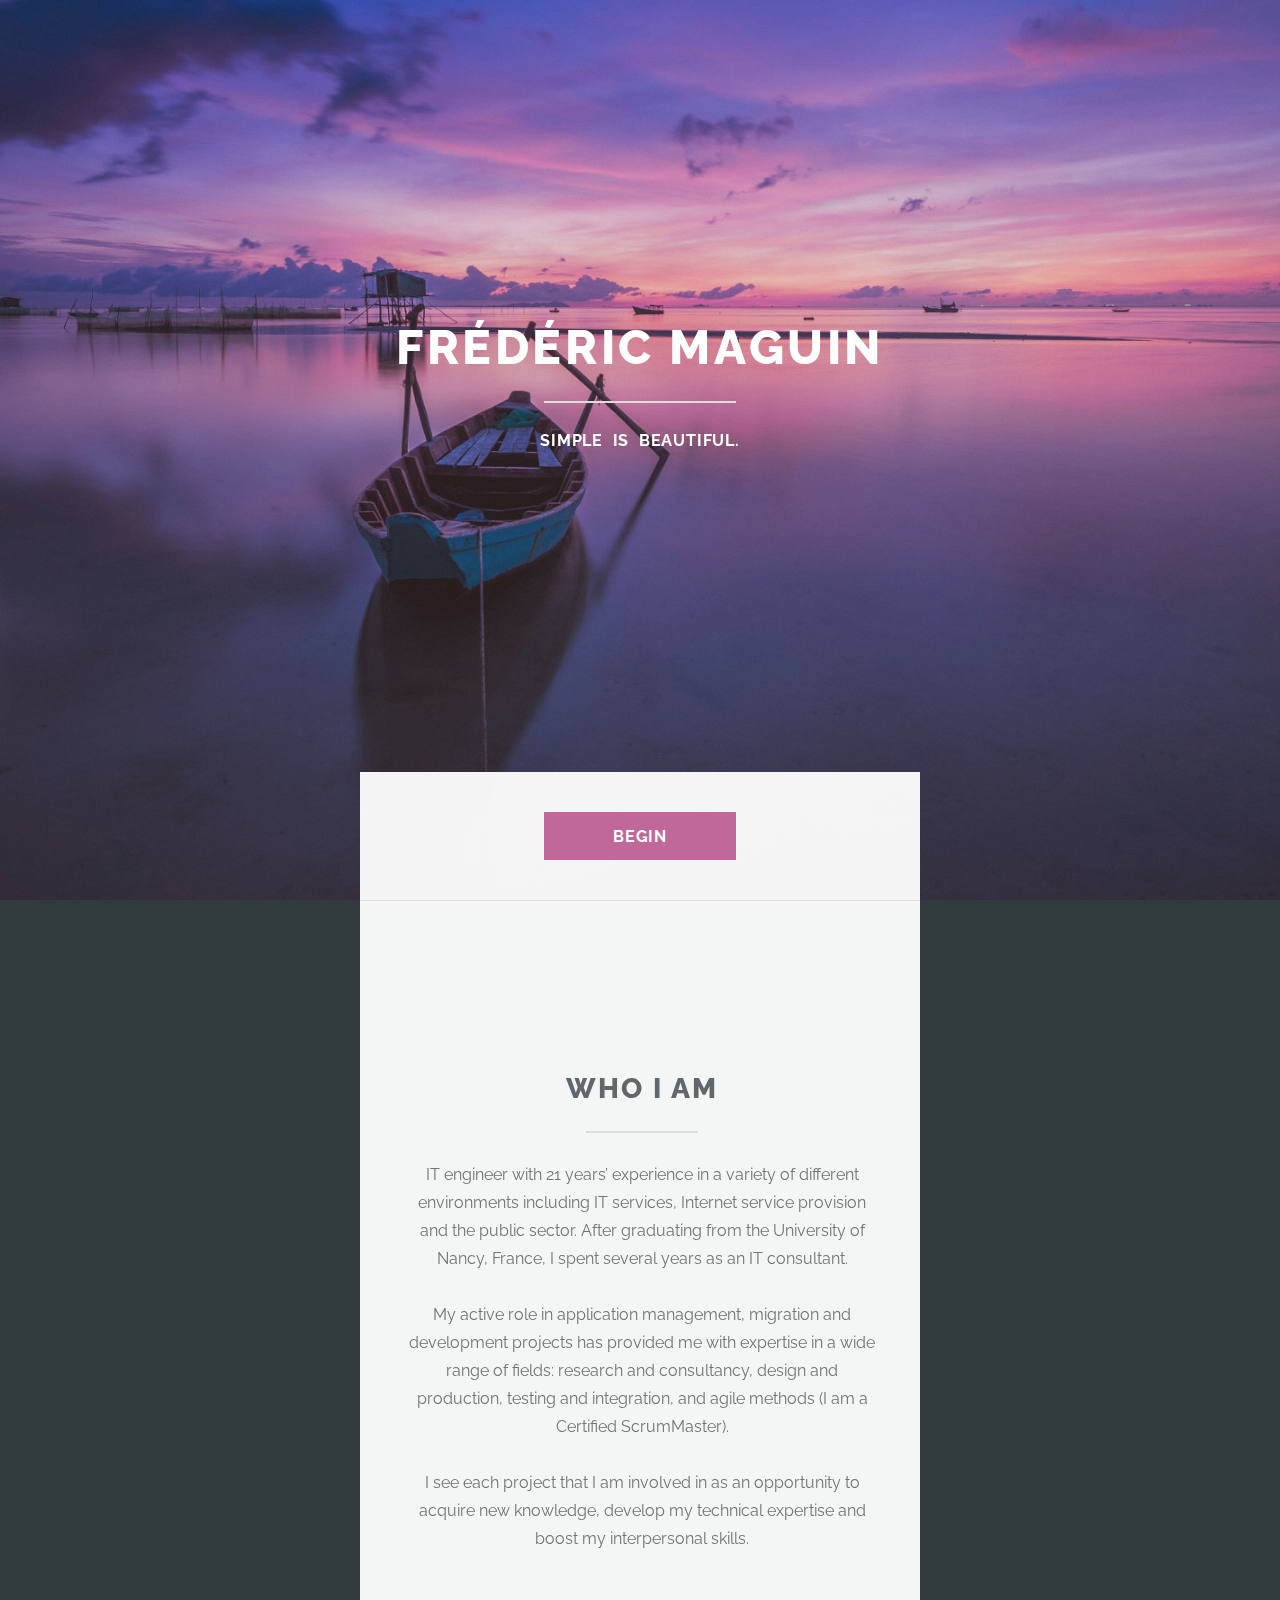
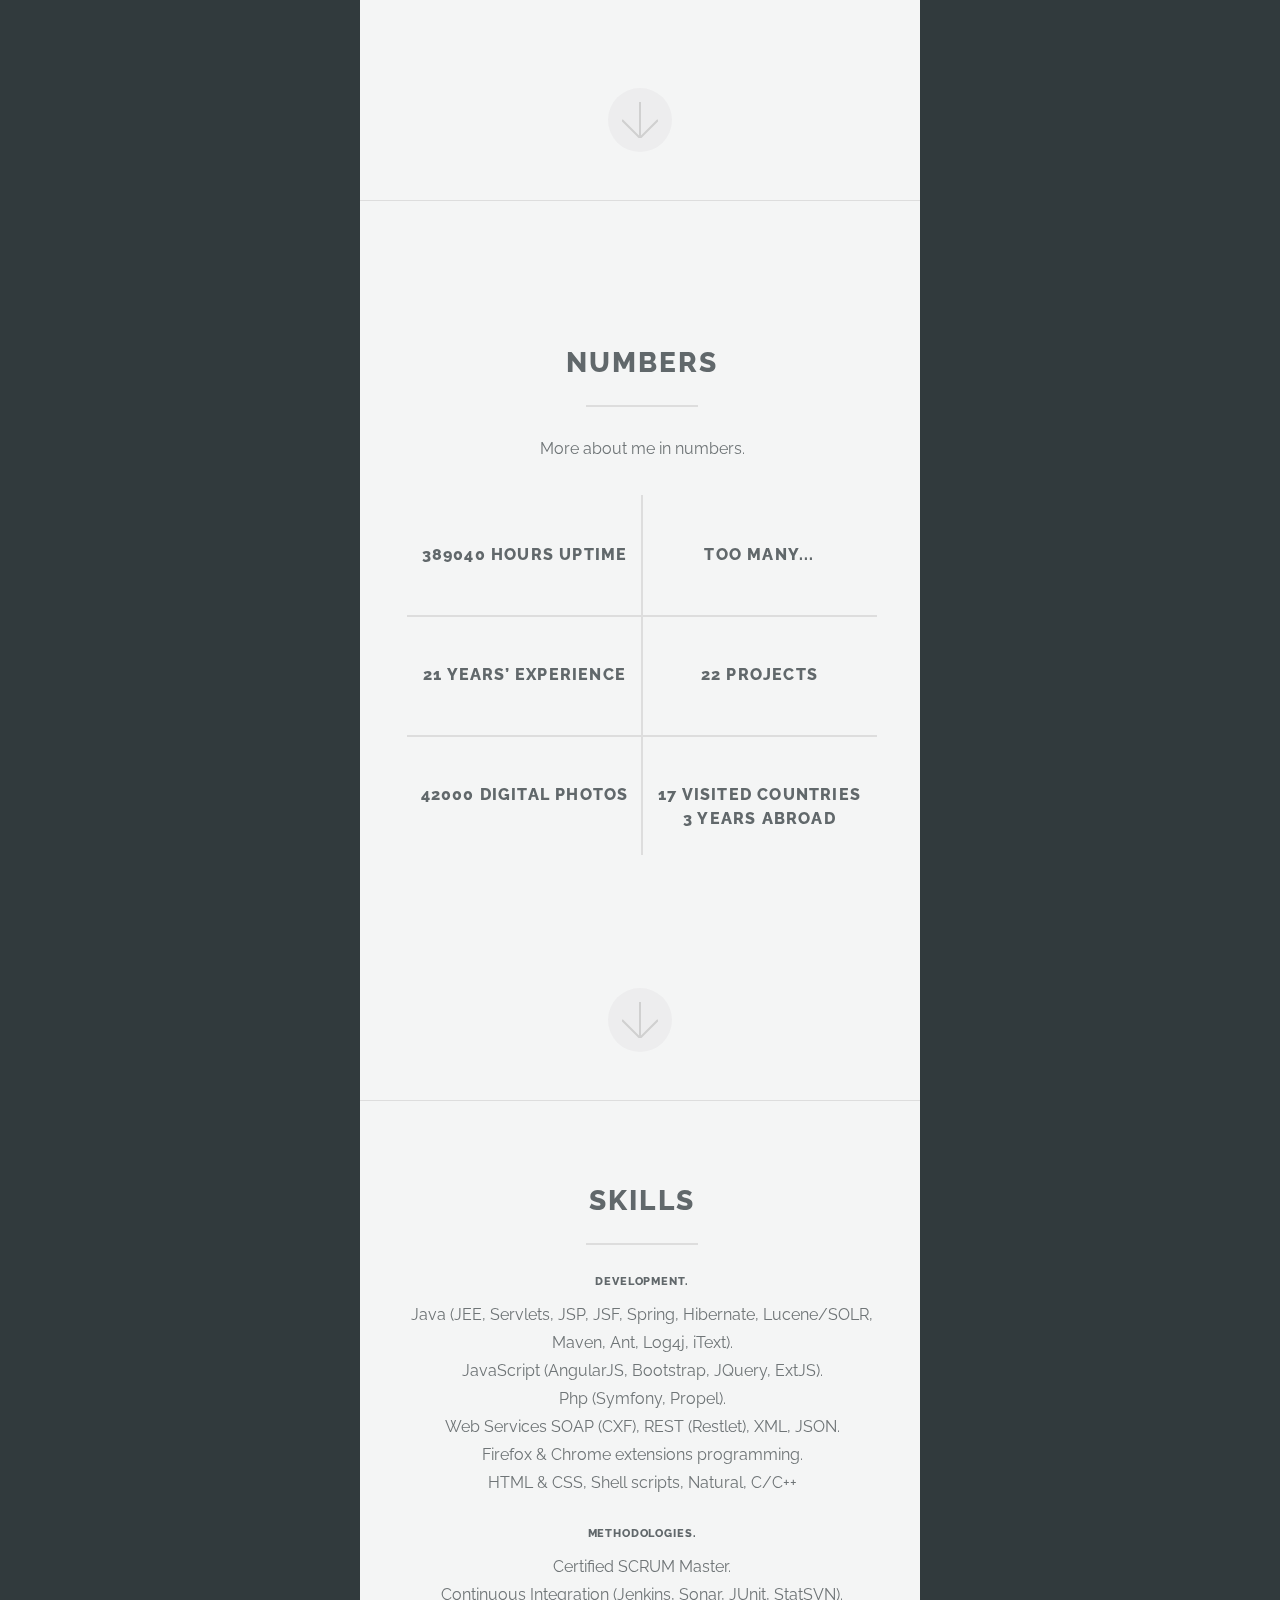
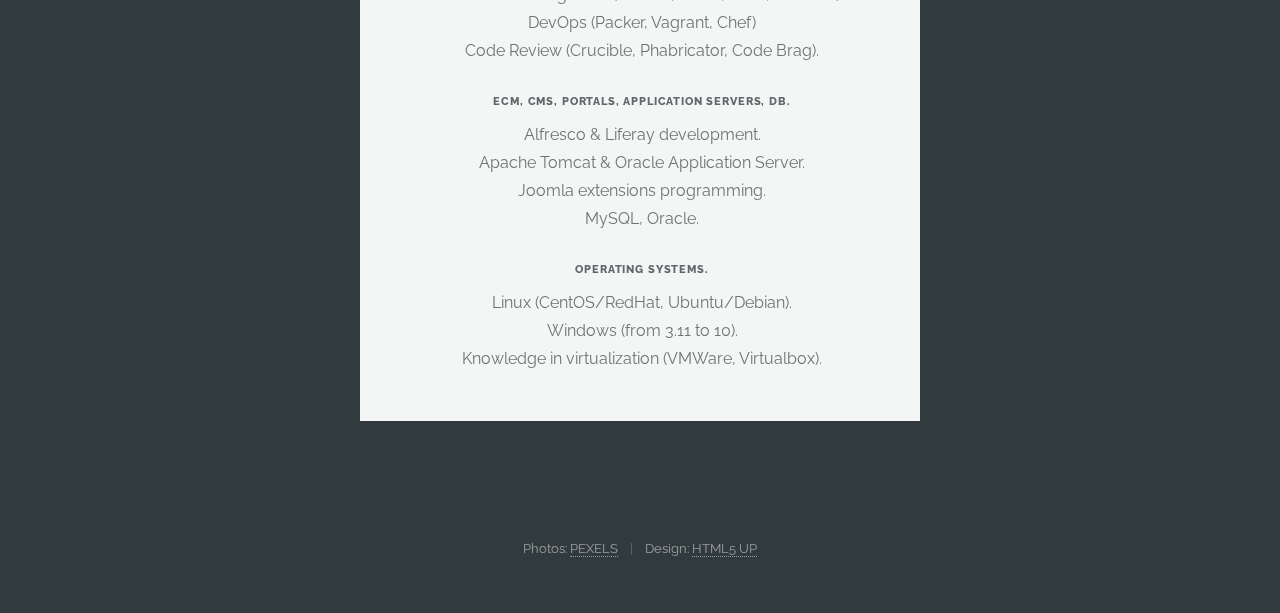
==== index.html @ 231710bd "Initial commit" ====
<!DOCTYPE HTML>
<html lang="en" xmlns:og="http://ogp.me/ns#">
  <head>
    <title>Frédéric Maguin</title>
    <meta charset="utf-8" />
    <meta name="viewport" content="width=device-width, initial-scale=1" />
    <link rel="shortcut icon" type="image/png" href="images/favicon.png">
    <meta name="author" content="Frédéric Maguin">
    <meta name="description" content="Frédéric Maguin's home page">
    <meta name="keywords" content="Frédéric,Maguin">

    <meta property="og:title" content="Frédéric Maguin's home page" />
    <meta property="og:type" content="website" />
    <meta property="og:url" content="http://www.maguin.net/" />
    <meta property="og:image" content="http://www.maguin.net/images/favicon.png" />

    <!--[if lte IE 8]><script src="assets/js/ie/html5shiv.js"></script><![endif]-->
    <link rel="stylesheet" href="https://use.fontawesome.com/releases/v5.8.2/css/all.css" integrity="sha384-oS3vJWv+0UjzBfQzYUhtDYW+Pj2yciDJxpsK1OYPAYjqT085Qq/1cq5FLXAZQ7Ay" crossorigin="anonymous">
    <link rel="stylesheet" href="assets/css/main.min.css" />
    <!--[if lte IE 8]><link rel="stylesheet" href="assets/css/ie8.css" /><![endif]-->
    <!--[if lte IE 9]><link rel="stylesheet" href="assets/css/ie9.css" /><![endif]-->
  </head>
  <body>
    <!-- Header -->
    <section id="header">
      <header class="major">
        <h1>Frédéric Maguin</h1>
        <p>Simple &nbsp;Is&nbsp; Beautiful.</p>
      </header>
      <div class="container">
        <ul class="actions">
          <li><a href="#one" class="button special scrolly">Begin</a></li>
        </ul>
      </div>
    </section>

    <!-- One -->
    <section id="one" class="main special">
      <div class="container">
        <span class="image fit primary"><img src="images/pexels-33545.jpg" alt="" /></span>
        <div class="content">
          <header class="major">
            <h2>Who I am</h2>
          </header>
          <p>IT engineer with 21 years’ experience in a variety of different environments including IT services, Internet service provision and the public sector. After graduating from the University of Nancy, France, I spent several years as an IT consultant.
<br><br>My active role in application management, migration and development projects has provided me with expertise in a wide range of fields: research and consultancy, design and production, testing and integration, and agile methods (I am a Certified ScrumMaster).
<br><br>I see each project that I am involved in as an opportunity to acquire new knowledge, develop my technical expertise and boost my interpersonal skills.</p>
        </div>
        <a href="#two" class="goto-next scrolly">Next</a>
      </div>
    </section>

    <!-- Two -->
    <section id="two" class="main special">
      <div class="container">
        <span class="image fit primary"><img src="images/pexels-8338.jpg" alt="" /></span>
        <div class="content">
          <header class="major">
            <h2>Numbers</h2>
          </header>
          <p>More about me in numbers.</p>
          <ul class="icons-grid">
            <li>
              <span class="far fa-clock fa-3x"></span>
              <h3>389040 hours uptime</h3>
            </li>
            <li>
              <span class="fas fa-coffee fa-3x"></span>
              <h3>Too many...</h3>
            </li>
            <li>
              <span class="far fa-calendar fa-3x"></span>
              <h3>21 years’ experience</h3>
            </li>
            <li>
              <span class="fas fa-code fa-3x"></span>
              <h3>22 projects</h3>
            </li>
            <li>
              <span class="fas fa-camera fa-3x"></span>
              <h3>42000 digital photos</h3>
            </li>
            <li>
              <span class="fas fa-rocket fa-3x"></span>
              <h3>17 visited countries<br>3 years abroad</h3>
            </li>
          </ul>
        </div>
        <a href="#footer" class="goto-next scrolly">Next</a>
      </div>
    </section>

    <!-- Three -->
    <section id="footer" class="main special">
      <div class="container">
        <span class="image fit primary"><img src="images/pexels-97077.jpg" alt="" /></span>
        <div class="content">
          <header class="major">
            <h2>Skills</h2>
          </header>
<h6>Development.</h6>
Java (JEE, Servlets, JSP, JSF, Spring, Hibernate, Lucene/SOLR, Maven, Ant, Log4j, iText).<br>
JavaScript (AngularJS, Bootstrap, JQuery, ExtJS).<br>
Php (Symfony, Propel).<br>
Web Services SOAP (CXF), REST (Restlet), XML, JSON.<br>
Firefox &amp; Chrome extensions programming.<br>
HTML &amp; CSS, Shell scripts, Natural, C/C++<br>
<br>
<h6>Methodologies.</h6>
Certified SCRUM Master.<br>
Continuous Integration (Jenkins, Sonar, JUnit, StatSVN).<br>
DevOps (Packer, Vagrant, Chef)<br>
Code Review (Crucible, Phabricator, Code Brag).<br>
<br>
<h6>ECM, CMS, Portals, application servers, DB.</h6>
Alfresco &amp; Liferay development.<br>
Apache Tomcat &amp; Oracle Application Server.<br>
Joomla extensions programming.<br>
MySQL, Oracle.<br>
<br>
<h6>Operating systems.</h6>
Linux (CentOS/RedHat, Ubuntu/Debian).<br>
Windows (from 3.11 to 10).<br>
Knowledge in virtualization (VMWare, Virtualbox).
        </div>
      </div>
      <footer>
        <ul class="icons">
          <li><a href="http://blog.maguin.net" class="far fa-comment fa-2x" target="_blank"></a></li>
          <li><a href="http://blog.maguin.net/feed/atom" class="fas fa-rss fa-2x" target="_blank"></a></li>
          <li><a href="https://github.com/fmaguin" class="fab fa-github fa-2x" target="_blank"></a></li>
          <li><a href="https://twitter.com/fmaguin" class="fab fa-twitter fa-2x" target="_blank"></a></li>
          <li><a href="https://facebook.com/frederic.maguin" class="fab fa-facebook-f fa-2x" target="_blank"></a></li>
        </ul>
        <ul class="copyright">
          <li>Photos: <a href="https://www.pexels.com" target="_blank">PEXELS</a></li><li>Design: <a href="https://html5up.net" target="_blank">HTML5 UP</a></li>
        </ul>
      </footer>
    </section>

    <!-- Scripts -->
    <script src="assets/js/jquery.min.js"></script>
    <script src="assets/js/jquery.scrollex.min.js"></script>
    <script src="assets/js/jquery.scrolly.min.js"></script>
    <script src="assets/js/skel.min.js"></script>
    <script src="assets/js/util.min.js"></script>
    <!--[if lte IE 8]><script src="assets/js/ie/respond.min.js"></script><![endif]-->
    <script src="assets/js/main.min.js"></script>
  </body>
</html>
---- assets/css/main.min.css ----
@import url(https://fonts.googleapis.com/css?family=Raleway:400,400italic,700,800);*,.row,:after,:before{-moz-box-sizing:border-box;-webkit-box-sizing:border-box}.row.\30 \25>*,.row.uniform.\30 \25>*{padding:0}.main-bg,html{background-attachment:fixed,fixed;background-repeat:repeat,none}html body:after,html body:before{z-index:-1;display:block;position:fixed}a,abbr,acronym,address,applet,article,aside,audio,b,big,blockquote,body,canvas,caption,center,cite,code,dd,del,details,dfn,div,dl,dt,em,embed,fieldset,figcaption,figure,footer,form,h1,h2,h3,h4,h5,h6,header,hgroup,html,i,iframe,img,ins,kbd,label,legend,li,mark,menu,nav,object,ol,output,p,pre,q,ruby,s,samp,section,small,span,strike,strong,sub,summary,sup,table,tbody,td,tfoot,th,thead,time,tr,tt,u,ul,var,video{margin:0;padding:0;border:0;font:inherit;vertical-align:baseline}blockquote,em,i{font-style:italic}article,aside,details,figcaption,figure,footer,header,hgroup,menu,nav,section{display:block}blockquote,q{quotes:none}blockquote:after,blockquote:before,q:after,q:before{content:'';content:none}body{-webkit-text-size-adjust:none}*,:after,:before{box-sizing:border-box}.container.\31 25\25{width:100%;max-width:43.75em;min-width:35em}.container.\37 5\25{width:26.25em}.container.\35 0\25{width:17.5em}.container.\32 5\25{width:8.75em}.container{margin-left:auto;margin-right:auto;width:35em}@media screen and (max-width:1680px){.container.\31 25\25{width:100%;max-width:43.75em;min-width:35em}.container.\37 5\25{width:26.25em}.container.\35 0\25{width:17.5em}.container.\32 5\25{width:8.75em}.container{width:35em}}@media screen and (max-width:980px){.container.\31 25\25{width:100%;max-width:100%;min-width:80%}.container.\37 5\25{width:60%}.container.\35 0\25{width:40%}.container.\32 5\25{width:20%}.container{width:80%}}@media screen and (max-width:736px){.container.\31 25\25{width:100%;max-width:100%;min-width:80%}.container.\37 5\25{width:60%}.container.\35 0\25{width:40%}.container.\32 5\25{width:20%}.container{width:80%}}@media screen and (max-width:480px){.container.\31 25\25{width:100%;max-width:125%;min-width:100%}.container.\37 5\25{width:75%}.container.\35 0\25{width:50%}.container.\32 5\25{width:25%}.container{width:100%}}.row{border-bottom:solid 1px transparent;box-sizing:border-box}.row:after,.row:before{content:'';display:block;clear:both;height:0}.row.uniform>*>:first-child{margin-top:0}.row.uniform>*>:last-child{margin-bottom:0}.row.\30 \25,.row.uniform.\30 \25{margin:0 0 -1px}.row>*{float:left;-moz-box-sizing:border-box;-webkit-box-sizing:border-box;box-sizing:border-box;padding:0 0 0 1.5em}.row{margin:0 0 -1px -1.5em}.row.uniform>*{padding:1.5em 0 0 1.5em}.row.uniform{margin:-1.5em 0 -1px -1.5em}.row.\32 00\25>*{padding:0 0 0 3em}.row.\32 00\25{margin:0 0 -1px -3em}.row.uniform.\32 00\25>*{padding:3em 0 0 3em}.row.uniform.\32 00\25{margin:-3em 0 -1px -3em}.row.\31 50\25>*{padding:0 0 0 2.25em}.row.\31 50\25{margin:0 0 -1px -2.25em}.row.uniform.\31 50\25>*{padding:2.25em 0 0 2.25em}.row.uniform.\31 50\25{margin:-2.25em 0 -1px -2.25em}.row.\35 0\25>*{padding:0 0 0 .75em}.row.\35 0\25{margin:0 0 -1px -.75em}.row.uniform.\35 0\25>*{padding:.75em 0 0 .75em}.row.uniform.\35 0\25{margin:-.75em 0 -1px -.75em}.row.\32 5\25>*{padding:0 0 0 .375em}.row.\32 5\25{margin:0 0 -1px -.375em}.row.uniform.\32 5\25>*{padding:.375em 0 0 .375em}.row.uniform.\32 5\25{margin:-.375em 0 -1px -.375em}.\31 0u,.\31 0u\24,.\31 1u,.\31 1u\24,.\31 2u,.\31 2u\24,.\31 u,.\31 u\24,.\32 u,.\32 u\24,.\33 u,.\33 u\24,.\34 u,.\34 u\24,.\35 u,.\35 u\24,.\36 u,.\36 u\24,.\38 u,.\38 u\24,.\39 u,.\39 u\24{clear:none;margin-left:0}.\31 2u,.\31 2u\24{width:100%}.\31 1u,.\31 1u\24{width:91.6666666667%}.\31 0u,.\31 0u\24{width:83.3333333333%}.\39 u,.\39 u\24{width:75%}.\38 u,.\38 u\24{width:66.6666666667%}.\37 u,.\37 u\24{width:58.3333333333%;clear:none;margin-left:0}.\36 u,.\36 u\24{width:50%}.\35 u,.\35 u\24{width:41.6666666667%}.\34 u,.\34 u\24{width:33.3333333333%}.\33 u,.\33 u\24{width:25%}.\32 u,.\32 u\24{width:16.6666666667%}.\31 u,.\31 u\24{width:8.3333333333%}.\31 0u\24+*,.\31 1u\24+*,.\31 2u\24+*,.\31 u\24+*,.\32 u\24+*,.\33 u\24+*,.\34 u\24+*,.\35 u\24+*,.\36 u\24+*,.\37 u\24+*,.\38 u\24+*,.\39 u\24+*{clear:left}.\-11u{margin-left:91.66667%}.\-10u{margin-left:83.33333%}.\-9u{margin-left:75%}.\-8u{margin-left:66.66667%}.\-7u{margin-left:58.33333%}.\-6u{margin-left:50%}.\-5u{margin-left:41.66667%}.\-4u{margin-left:33.33333%}.\-3u{margin-left:25%}.\-2u{margin-left:16.66667%}.\-1u{margin-left:8.33333%}@media screen and (max-width:1680px){.row>*{padding:0 0 0 1.5em}.row{margin:0 0 -1px -1.5em}.row.uniform>*{padding:1.5em 0 0 1.5em}.row.uniform{margin:-1.5em 0 -1px -1.5em}.row.\32 00\25>*{padding:0 0 0 3em}.row.\32 00\25{margin:0 0 -1px -3em}.row.uniform.\32 00\25>*{padding:3em 0 0 3em}.row.uniform.\32 00\25{margin:-3em 0 -1px -3em}.row.\31 50\25>*{padding:0 0 0 2.25em}.row.\31 50\25{margin:0 0 -1px -2.25em}.row.uniform.\31 50\25>*{padding:2.25em 0 0 2.25em}.row.uniform.\31 50\25{margin:-2.25em 0 -1px -2.25em}.row.\35 0\25>*{padding:0 0 0 .75em}.row.\35 0\25{margin:0 0 -1px -.75em}.row.uniform.\35 0\25>*{padding:.75em 0 0 .75em}.row.uniform.\35 0\25{margin:-.75em 0 -1px -.75em}.row.\32 5\25>*{padding:0 0 0 .375em}.row.\32 5\25{margin:0 0 -1px -.375em}.row.uniform.\32 5\25>*{padding:.375em 0 0 .375em}.row.uniform.\32 5\25{margin:-.375em 0 -1px -.375em}.\31 2u\24\28large\29,.\31 2u\28large\29{width:100%;clear:none;margin-left:0}.\31 1u\24\28large\29,.\31 1u\28large\29{width:91.6666666667%;clear:none;margin-left:0}.\31 0u\24\28large\29,.\31 0u\28large\29{width:83.3333333333%;clear:none;margin-left:0}.\39 u\24\28large\29,.\39 u\28large\29{width:75%;clear:none;margin-left:0}.\38 u\24\28large\29,.\38 u\28large\29{width:66.6666666667%;clear:none;margin-left:0}.\37 u\24\28large\29,.\37 u\28large\29{width:58.3333333333%;clear:none;margin-left:0}.\36 u\24\28large\29,.\36 u\28large\29{width:50%;clear:none;margin-left:0}.\35 u\24\28large\29,.\35 u\28large\29{width:41.6666666667%;clear:none;margin-left:0}.\34 u\24\28large\29,.\34 u\28large\29{width:33.3333333333%;clear:none;margin-left:0}.\33 u\24\28large\29,.\33 u\28large\29{width:25%;clear:none;margin-left:0}.\32 u\24\28large\29,.\32 u\28large\29{width:16.6666666667%;clear:none;margin-left:0}.\31 u\24\28large\29,.\31 u\28large\29{width:8.3333333333%;clear:none;margin-left:0}.\31 0u\24\28large\29+*,.\31 1u\24\28large\29+*,.\31 2u\24\28large\29+*,.\31 u\24\28large\29+*,.\32 u\24\28large\29+*,.\33 u\24\28large\29+*,.\34 u\24\28large\29+*,.\35 u\24\28large\29+*,.\36 u\24\28large\29+*,.\37 u\24\28large\29+*,.\38 u\24\28large\29+*,.\39 u\24\28large\29+*{clear:left}.\-11u\28large\29{margin-left:91.66667%}.\-10u\28large\29{margin-left:83.33333%}.\-9u\28large\29{margin-left:75%}.\-8u\28large\29{margin-left:66.66667%}.\-7u\28large\29{margin-left:58.33333%}.\-6u\28large\29{margin-left:50%}.\-5u\28large\29{margin-left:41.66667%}.\-4u\28large\29{margin-left:33.33333%}.\-3u\28large\29{margin-left:25%}.\-2u\28large\29{margin-left:16.66667%}.\-1u\28large\29{margin-left:8.33333%}}@media screen and (max-width:980px){.row>*{padding:0 0 0 1.5em}.row{margin:0 0 -1px -1.5em}.row.uniform>*{padding:1.5em 0 0 1.5em}.row.uniform{margin:-1.5em 0 -1px -1.5em}.row.\32 00\25>*{padding:0 0 0 3em}.row.\32 00\25{margin:0 0 -1px -3em}.row.uniform.\32 00\25>*{padding:3em 0 0 3em}.row.uniform.\32 00\25{margin:-3em 0 -1px -3em}.row.\31 50\25>*{padding:0 0 0 2.25em}.row.\31 50\25{margin:0 0 -1px -2.25em}.row.uniform.\31 50\25>*{padding:2.25em 0 0 2.25em}.row.uniform.\31 50\25{margin:-2.25em 0 -1px -2.25em}.row.\35 0\25>*{padding:0 0 0 .75em}.row.\35 0\25{margin:0 0 -1px -.75em}.row.uniform.\35 0\25>*{padding:.75em 0 0 .75em}.row.uniform.\35 0\25{margin:-.75em 0 -1px -.75em}.row.\32 5\25>*{padding:0 0 0 .375em}.row.\32 5\25{margin:0 0 -1px -.375em}.row.uniform.\32 5\25>*{padding:.375em 0 0 .375em}.row.uniform.\32 5\25{margin:-.375em 0 -1px -.375em}.\31 2u\24\28medium\29,.\31 2u\28medium\29{width:100%;clear:none;margin-left:0}.\31 1u\24\28medium\29,.\31 1u\28medium\29{width:91.6666666667%;clear:none;margin-left:0}.\31 0u\24\28medium\29,.\31 0u\28medium\29{width:83.3333333333%;clear:none;margin-left:0}.\39 u\24\28medium\29,.\39 u\28medium\29{width:75%;clear:none;margin-left:0}.\38 u\24\28medium\29,.\38 u\28medium\29{width:66.6666666667%;clear:none;margin-left:0}.\37 u\24\28medium\29,.\37 u\28medium\29{width:58.3333333333%;clear:none;margin-left:0}.\36 u\24\28medium\29,.\36 u\28medium\29{width:50%;clear:none;margin-left:0}.\35 u\24\28medium\29,.\35 u\28medium\29{width:41.6666666667%;clear:none;margin-left:0}.\34 u\24\28medium\29,.\34 u\28medium\29{width:33.3333333333%;clear:none;margin-left:0}.\33 u\24\28medium\29,.\33 u\28medium\29{width:25%;clear:none;margin-left:0}.\32 u\24\28medium\29,.\32 u\28medium\29{width:16.6666666667%;clear:none;margin-left:0}.\31 u\24\28medium\29,.\31 u\28medium\29{width:8.3333333333%;clear:none;margin-left:0}.\31 0u\24\28medium\29+*,.\31 1u\24\28medium\29+*,.\31 2u\24\28medium\29+*,.\31 u\24\28medium\29+*,.\32 u\24\28medium\29+*,.\33 u\24\28medium\29+*,.\34 u\24\28medium\29+*,.\35 u\24\28medium\29+*,.\36 u\24\28medium\29+*,.\37 u\24\28medium\29+*,.\38 u\24\28medium\29+*,.\39 u\24\28medium\29+*{clear:left}.\-11u\28medium\29{margin-left:91.66667%}.\-10u\28medium\29{margin-left:83.33333%}.\-9u\28medium\29{margin-left:75%}.\-8u\28medium\29{margin-left:66.66667%}.\-7u\28medium\29{margin-left:58.33333%}.\-6u\28medium\29{margin-left:50%}.\-5u\28medium\29{margin-left:41.66667%}.\-4u\28medium\29{margin-left:33.33333%}.\-3u\28medium\29{margin-left:25%}.\-2u\28medium\29{margin-left:16.66667%}.\-1u\28medium\29{margin-left:8.33333%}}@media screen and (max-width:736px){.row>*{padding:0 0 0 1em}.row{margin:0 0 -1px -1em}.row.uniform>*{padding:1em 0 0 1em}.row.uniform{margin:-1em 0 -1px -1em}.row.\32 00\25>*{padding:0 0 0 2em}.row.\32 00\25{margin:0 0 -1px -2em}.row.uniform.\32 00\25>*{padding:2em 0 0 2em}.row.uniform.\32 00\25{margin:-2em 0 -1px -2em}.row.\31 50\25>*{padding:0 0 0 1.5em}.row.\31 50\25{margin:0 0 -1px -1.5em}.row.uniform.\31 50\25>*{padding:1.5em 0 0 1.5em}.row.uniform.\31 50\25{margin:-1.5em 0 -1px -1.5em}.row.\35 0\25>*{padding:0 0 0 .5em}.row.\35 0\25{margin:0 0 -1px -.5em}.row.uniform.\35 0\25>*{padding:.5em 0 0 .5em}.row.uniform.\35 0\25{margin:-.5em 0 -1px -.5em}.row.\32 5\25>*{padding:0 0 0 .25em}.row.\32 5\25{margin:0 0 -1px -.25em}.row.uniform.\32 5\25>*{padding:.25em 0 0 .25em}.row.uniform.\32 5\25{margin:-.25em 0 -1px -.25em}.\31 2u\24\28small\29,.\31 2u\28small\29{width:100%;clear:none;margin-left:0}.\31 1u\24\28small\29,.\31 1u\28small\29{width:91.6666666667%;clear:none;margin-left:0}.\31 0u\24\28small\29,.\31 0u\28small\29{width:83.3333333333%;clear:none;margin-left:0}.\39 u\24\28small\29,.\39 u\28small\29{width:75%;clear:none;margin-left:0}.\38 u\24\28small\29,.\38 u\28small\29{width:66.6666666667%;clear:none;margin-left:0}.\37 u\24\28small\29,.\37 u\28small\29{width:58.3333333333%;clear:none;margin-left:0}.\36 u\24\28small\29,.\36 u\28small\29{width:50%;clear:none;margin-left:0}.\35 u\24\28small\29,.\35 u\28small\29{width:41.6666666667%;clear:none;margin-left:0}.\34 u\24\28small\29,.\34 u\28small\29{width:33.3333333333%;clear:none;margin-left:0}.\33 u\24\28small\29,.\33 u\28small\29{width:25%;clear:none;margin-left:0}.\32 u\24\28small\29,.\32 u\28small\29{width:16.6666666667%;clear:none;margin-left:0}.\31 u\24\28small\29,.\31 u\28small\29{width:8.3333333333%;clear:none;margin-left:0}.\31 0u\24\28small\29+*,.\31 1u\24\28small\29+*,.\31 2u\24\28small\29+*,.\31 u\24\28small\29+*,.\32 u\24\28small\29+*,.\33 u\24\28small\29+*,.\34 u\24\28small\29+*,.\35 u\24\28small\29+*,.\36 u\24\28small\29+*,.\37 u\24\28small\29+*,.\38 u\24\28small\29+*,.\39 u\24\28small\29+*{clear:left}.\-11u\28small\29{margin-left:91.66667%}.\-10u\28small\29{margin-left:83.33333%}.\-9u\28small\29{margin-left:75%}.\-8u\28small\29{margin-left:66.66667%}.\-7u\28small\29{margin-left:58.33333%}.\-6u\28small\29{margin-left:50%}.\-5u\28small\29{margin-left:41.66667%}.\-4u\28small\29{margin-left:33.33333%}.\-3u\28small\29{margin-left:25%}.\-2u\28small\29{margin-left:16.66667%}.\-1u\28small\29{margin-left:8.33333%}}@media screen and (max-width:480px){.row>*{padding:0 0 0 1em}.row{margin:0 0 -1px -1em}.row.uniform>*{padding:1em 0 0 1em}.row.uniform{margin:-1em 0 -1px -1em}.row.\32 00\25>*{padding:0 0 0 2em}.row.\32 00\25{margin:0 0 -1px -2em}.row.uniform.\32 00\25>*{padding:2em 0 0 2em}.row.uniform.\32 00\25{margin:-2em 0 -1px -2em}.row.\31 50\25>*{padding:0 0 0 1.5em}.row.\31 50\25{margin:0 0 -1px -1.5em}.row.uniform.\31 50\25>*{padding:1.5em 0 0 1.5em}.row.uniform.\31 50\25{margin:-1.5em 0 -1px -1.5em}.row.\35 0\25>*{padding:0 0 0 .5em}.row.\35 0\25{margin:0 0 -1px -.5em}.row.uniform.\35 0\25>*{padding:.5em 0 0 .5em}.row.uniform.\35 0\25{margin:-.5em 0 -1px -.5em}.row.\32 5\25>*{padding:0 0 0 .25em}.row.\32 5\25{margin:0 0 -1px -.25em}.row.uniform.\32 5\25>*{padding:.25em 0 0 .25em}.row.uniform.\32 5\25{margin:-.25em 0 -1px -.25em}.\31 2u\24\28xsmall\29,.\31 2u\28xsmall\29{width:100%;clear:none;margin-left:0}.\31 1u\24\28xsmall\29,.\31 1u\28xsmall\29{width:91.6666666667%;clear:none;margin-left:0}.\31 0u\24\28xsmall\29,.\31 0u\28xsmall\29{width:83.3333333333%;clear:none;margin-left:0}.\39 u\24\28xsmall\29,.\39 u\28xsmall\29{width:75%;clear:none;margin-left:0}.\38 u\24\28xsmall\29,.\38 u\28xsmall\29{width:66.6666666667%;clear:none;margin-left:0}.\37 u\24\28xsmall\29,.\37 u\28xsmall\29{width:58.3333333333%;clear:none;margin-left:0}.\36 u\24\28xsmall\29,.\36 u\28xsmall\29{width:50%;clear:none;margin-left:0}.\35 u\24\28xsmall\29,.\35 u\28xsmall\29{width:41.6666666667%;clear:none;margin-left:0}.\34 u\24\28xsmall\29,.\34 u\28xsmall\29{width:33.3333333333%;clear:none;margin-left:0}.\33 u\24\28xsmall\29,.\33 u\28xsmall\29{width:25%;clear:none;margin-left:0}.\32 u\24\28xsmall\29,.\32 u\28xsmall\29{width:16.6666666667%;clear:none;margin-left:0}.\31 u\24\28xsmall\29,.\31 u\28xsmall\29{width:8.3333333333%;clear:none;margin-left:0}.\31 0u\24\28xsmall\29+*,.\31 1u\24\28xsmall\29+*,.\31 2u\24\28xsmall\29+*,.\31 u\24\28xsmall\29+*,.\32 u\24\28xsmall\29+*,.\33 u\24\28xsmall\29+*,.\34 u\24\28xsmall\29+*,.\35 u\24\28xsmall\29+*,.\36 u\24\28xsmall\29+*,.\37 u\24\28xsmall\29+*,.\38 u\24\28xsmall\29+*,.\39 u\24\28xsmall\29+*{clear:left}.\-11u\28xsmall\29{margin-left:91.66667%}.\-10u\28xsmall\29{margin-left:83.33333%}.\-9u\28xsmall\29{margin-left:75%}.\-8u\28xsmall\29{margin-left:66.66667%}.\-7u\28xsmall\29{margin-left:58.33333%}.\-6u\28xsmall\29{margin-left:50%}.\-5u\28xsmall\29{margin-left:41.66667%}.\-4u\28xsmall\29{margin-left:33.33333%}.\-3u\28xsmall\29{margin-left:25%}.\-2u\28xsmall\29{margin-left:16.66667%}.\-1u\28xsmall\29{margin-left:8.33333%}}html{background-color:#313a3d;background-image:url(images/overlay.png),url(../../images/bg.jpg);background-position:top left,center center;background-size:auto,cover}html.is-loading body *,html.is-loading body :after,html.is-loading body :before{-moz-animation:none!important;-webkit-animation:none!important;-ms-animation:none!important;animation:none!important;-moz-transition:none!important;-webkit-transition:none!important;-ms-transition:none!important;transition:none!important}html.is-touch{height:100vh;overflow:hidden}.table-wrapper,pre code{overflow-x:auto}html.is-touch #wrapper{-webkit-backface-visibility:hidden;-webkit-overflow-scrolling:touch;-webkit-transform:translate3d(0,0,0);height:100vh;overflow:auto}.table-wrapper,pre{-webkit-overflow-scrolling:touch}body,input,select,textarea{color:#6f7577;font-family:Raleway,Helvetica,sans-serif;font-size:15pt;font-weight:400;line-height:1.75em}a{-moz-transition:color .2s ease-in-out,border-bottom-color .2s ease-in-out;-webkit-transition:color .2s ease-in-out,border-bottom-color .2s ease-in-out;-ms-transition:color .2s ease-in-out,border-bottom-color .2s ease-in-out;transition:color .2s ease-in-out,border-bottom-color .2s ease-in-out;border-bottom:dotted 1px;color:#c0689a;text-decoration:none}a:hover{border-bottom-color:transparent!important;color:#c0689a!important;text-decoration:none}b,strong{color:#61686b;font-weight:700}p{margin:0 0 2em}h1,h2,h3,h4,h5,h6{color:#61686b;font-weight:800;letter-spacing:.075em;line-height:1em;margin:0 0 1em;text-transform:uppercase}h2,h3,h4,h5,h6{line-height:1.5em}h1 a,h2 a,h3 a,h4 a,h5 a,h6 a{color:inherit;text-decoration:none}h2{font-size:1.75em}h3{font-size:1em}h4{font-size:.9em}h5{font-size:.8em}h6{font-size:.7em}sub,sup{font-size:.8em;position:relative}sub{top:.5em}sup{top:-.5em}code,pre{font-family:"Courier New",monospace;font-size:.9em}hr{border:0;border-bottom:solid 1px #ddd;margin:2em 0}hr.major{margin:3em 0}blockquote,pre{margin:0 0 2em}blockquote{border-left:solid 6px #ddd;padding:.5em 0 .5em 1.5em}code{background:rgba(144,144,144,.075);margin:0 .25em;padding:.25em .65em}pre code{display:block;line-height:1.75em;padding:1em 1.5em}.align-left{text-align:left}.align-center{text-align:center}.align-right{text-align:right}@-moz-keyframes spinner-show{0%{opacity:0}100%{opacity:1}}@-webkit-keyframes spinner-show{0%{opacity:0}100%{opacity:1}}@-ms-keyframes spinner-show{0%{opacity:0}100%{opacity:1}}@keyframes spinner-show{0%{opacity:0}100%{opacity:1}}@-moz-keyframes spinner-hide{0%{color:#454d50;z-index:10001;-moz-transform:scale(1) rotate(0);-webkit-transform:scale(1) rotate(0);-ms-transform:scale(1) rotate(0);transform:scale(1) rotate(0)}99%{color:#313a3d;z-index:10001;-moz-transform:scale(.5) rotate(360deg);-webkit-transform:scale(.5) rotate(360deg);-ms-transform:scale(.5) rotate(360deg);transform:scale(.5) rotate(360deg)}100%{color:#313a3d;z-index:-1;-moz-transform:scale(0) rotate(360deg);-webkit-transform:scale(0) rotate(360deg);-ms-transform:scale(0) rotate(360deg);transform:scale(0) rotate(360deg)}}@-webkit-keyframes spinner-hide{0%{color:#454d50;z-index:10001;-moz-transform:scale(1) rotate(0);-webkit-transform:scale(1) rotate(0);-ms-transform:scale(1) rotate(0);transform:scale(1) rotate(0)}99%{color:#313a3d;z-index:10001;-moz-transform:scale(.5) rotate(360deg);-webkit-transform:scale(.5) rotate(360deg);-ms-transform:scale(.5) rotate(360deg);transform:scale(.5) rotate(360deg)}100%{color:#313a3d;z-index:-1;-moz-transform:scale(0) rotate(360deg);-webkit-transform:scale(0) rotate(360deg);-ms-transform:scale(0) rotate(360deg);transform:scale(0) rotate(360deg)}}@-ms-keyframes spinner-hide{0%,99%{z-index:10001}100%,99%{color:#313a3d}0%{color:#454d50;-moz-transform:scale(1) rotate(0);-webkit-transform:scale(1) rotate(0);-ms-transform:scale(1) rotate(0);transform:scale(1) rotate(0)}99%{-moz-transform:scale(.5) rotate(360deg);-webkit-transform:scale(.5) rotate(360deg);-ms-transform:scale(.5) rotate(360deg);transform:scale(.5) rotate(360deg)}100%{z-index:-1;-moz-transform:scale(0) rotate(360deg);-webkit-transform:scale(0) rotate(360deg);-ms-transform:scale(0) rotate(360deg);transform:scale(0) rotate(360deg)}}@keyframes spinner-hide{0%{color:#454d50;z-index:10001;-moz-transform:scale(1) rotate(0);-webkit-transform:scale(1) rotate(0);-ms-transform:scale(1) rotate(0);transform:scale(1) rotate(0)}99%{color:#313a3d;z-index:10001;-moz-transform:scale(.5) rotate(360deg);-webkit-transform:scale(.5) rotate(360deg);-ms-transform:scale(.5) rotate(360deg);transform:scale(.5) rotate(360deg)}100%{color:#313a3d;z-index:-1;-moz-transform:scale(0) rotate(360deg);-webkit-transform:scale(0) rotate(360deg);-ms-transform:scale(0) rotate(360deg);transform:scale(0) rotate(360deg)}}@-moz-keyframes spinner-rotate{0%{-moz-transform:scale(1) rotate(0);-webkit-transform:scale(1) rotate(0);-ms-transform:scale(1) rotate(0);transform:scale(1) rotate(0)}100%{-moz-transform:scale(1) rotate(360deg);-webkit-transform:scale(1) rotate(360deg);-ms-transform:scale(1) rotate(360deg);transform:scale(1) rotate(360deg)}}@-webkit-keyframes spinner-rotate{0%{-moz-transform:scale(1) rotate(0);-webkit-transform:scale(1) rotate(0);-ms-transform:scale(1) rotate(0);transform:scale(1) rotate(0)}100%{-moz-transform:scale(1) rotate(360deg);-webkit-transform:scale(1) rotate(360deg);-ms-transform:scale(1) rotate(360deg);transform:scale(1) rotate(360deg)}}@-ms-keyframes spinner-rotate{0%{-moz-transform:scale(1) rotate(0);-webkit-transform:scale(1) rotate(0);-ms-transform:scale(1) rotate(0);transform:scale(1) rotate(0)}100%{-moz-transform:scale(1) rotate(360deg);-webkit-transform:scale(1) rotate(360deg);-ms-transform:scale(1) rotate(360deg);transform:scale(1) rotate(360deg)}}@keyframes spinner-rotate{0%{-moz-transform:scale(1) rotate(0);-webkit-transform:scale(1) rotate(0);-ms-transform:scale(1) rotate(0);transform:scale(1) rotate(0)}100%{-moz-transform:scale(1) rotate(360deg);-webkit-transform:scale(1) rotate(360deg);-ms-transform:scale(1) rotate(360deg);transform:scale(1) rotate(360deg)}}@-moz-keyframes overlay-hide{0%,15%{opacity:1;z-index:10000}99%{opacity:0;z-index:10000}100%{opacity:0;z-index:-1}}@-webkit-keyframes overlay-hide{0%,15%{opacity:1;z-index:10000}99%{opacity:0;z-index:10000}100%{opacity:0;z-index:-1}}@-ms-keyframes overlay-hide{0%,15%,99%{z-index:10000}100%,99%{opacity:0}0%,15%{opacity:1}100%{z-index:-1}}@keyframes overlay-hide{0%,15%{opacity:1;z-index:10000}99%{opacity:0;z-index:10000}100%{opacity:0;z-index:-1}}html body{text-decoration:none}html body:before{-moz-osx-font-smoothing:grayscale;-webkit-font-smoothing:antialiased;font-family:FontAwesome;font-style:normal;font-weight:400;text-transform:none!important;-moz-animation:spinner-show 1.5s 1 .25s ease forwards,spinner-hide .25s ease-in-out forwards!important;-webkit-animation:spinner-show 1.5s 1 .25s ease forwards,spinner-hide .25s ease-in-out forwards!important;-ms-animation:spinner-show 1.5s 1 .25s ease forwards,spinner-hide .25s ease-in-out forwards!important;animation:spinner-show 1.5s 1 .25s ease forwards,spinner-hide .25s ease-in-out forwards!important;-moz-transform-origin:50% 50%;-webkit-transform-origin:50% 50%;-ms-transform-origin:50% 50%;transform-origin:50% 50%;color:#454d50;content:'\f1ce';cursor:default;font-size:2em;height:2em;left:50%;opacity:0;line-height:2em;margin:-1em 0 0 -1em;text-align:center;top:50%;width:2em}html body:after{-moz-animation:overlay-hide 1s ease-in forwards!important;-webkit-animation:overlay-hide 1s ease-in forwards!important;-ms-animation:overlay-hide 1s ease-in forwards!important;animation:overlay-hide 1s ease-in forwards!important;background:#313a3d;content:'';height:100%;left:0;opacity:0;top:0;width:100%}.select-wrapper,header.major h1,header.major h2,header.major h3,header.major h4,header.major h5,header.major h6{position:relative}html.is-loading body:before{-moz-animation:spinner-show 1.5s 1 .25s ease forwards,spinner-rotate .75s infinite linear!important;-webkit-animation:spinner-show 1.5s 1 .25s ease forwards,spinner-rotate .75s infinite linear!important;-ms-animation:spinner-show 1.5s 1 .25s ease forwards,spinner-rotate .75s infinite linear!important;animation:spinner-show 1.5s 1 .25s ease forwards,spinner-rotate .75s infinite linear!important;z-index:10001}html.is-loading body:after{-moz-animation:none!important;-webkit-animation:none!important;-ms-animation:none!important;animation:none!important;opacity:1;z-index:10000}@media (-webkit-min-device-pixel-ratio:2){html body:before{line-height:2.025em}}article.special,section.special{text-align:center}header p{color:#a8b0b3;letter-spacing:.05em;text-transform:uppercase}.icon:before,.select-wrapper:before,input[type=radio]+label:before,input[type=checkbox]+label:before{-moz-osx-font-smoothing:grayscale;-webkit-font-smoothing:antialiased;font-family:FontAwesome;font-style:normal;text-transform:none!important}header h1+p,header h2+p{margin-top:-1em}header h3+p{margin-top:-.8em}header h4+p,header h5+p,header h6+p{font-size:.8em;margin-top:-.6em}header.major{text-align:center}header.major h1:after,header.major h2:after,header.major h3:after,header.major h4:after,header.major h5:after,header.major h6:after{background:#ddd;content:'';display:block;height:2px;margin:.75em auto 0;position:relative;width:4em}header.major p{margin-top:0}form{margin:0 0 2em}label{color:#61686b;display:block;font-size:.9em;font-weight:700;margin:0 0 1em}input[type=text],input[type=password],input[type=email],select,textarea{-moz-appearance:none;-webkit-appearance:none;-ms-appearance:none;appearance:none;background:rgba(144,144,144,.15);border-radius:0;border:none;color:inherit;display:block;outline:0;padding:0 1em;text-decoration:none;width:100%}input[type=text]:invalid,input[type=password]:invalid,input[type=email]:invalid,select:invalid,textarea:invalid{box-shadow:none}input[type=radio]:focus+label:before,input[type=text]:focus,input[type=password]:focus,input[type=email]:focus,input[type=checkbox]:focus+label:before,select:focus,textarea:focus{box-shadow:inset 0 0 0 2px #c0689a}.select-wrapper{text-decoration:none;display:block}.select-wrapper:before{font-weight:400;color:#a8b0b3;content:'\f078';display:block;height:3em;line-height:3em;pointer-events:none;position:absolute;right:0;text-align:center;top:0;width:3em}.select-wrapper select::-ms-expand{display:none}input[type=text],input[type=password],input[type=email],select{height:3em}textarea{padding:.75em 1em}input[type=radio],input[type=checkbox]{-moz-appearance:none;-webkit-appearance:none;-ms-appearance:none;appearance:none;display:block;float:left;margin-right:-2em;opacity:0;width:1em;z-index:-1}input[type=radio]+label,input[type=checkbox]+label{text-decoration:none;color:#6f7577;cursor:pointer;display:inline-block;font-size:1em;font-weight:400;padding-left:2.55em;padding-right:.75em;position:relative}input[type=radio]+label:before,input[type=checkbox]+label:before{font-weight:400;background:rgba(144,144,144,.15);content:'';display:inline-block;height:1.8em;left:0;line-height:1.725em;position:absolute;text-align:center;top:0;width:1.8em}.icon,.image{position:relative}.image.fit,.image.fit img,.image.left img,.image.right img{width:100%}input[type=radio]:checked+label:before,input[type=checkbox]:checked+label:before{background:#313a3d;color:#fff;content:'\f00c'}#header:after,.image:before,.main .container:before,ul.icons-grid li:nth-child(2n+3):before,ul.icons-grid:after{content:''}input[type=radio]+label:before{border-radius:100%}::-webkit-input-placeholder{color:#a8b0b3!important;opacity:1}:-moz-placeholder{color:#a8b0b3!important;opacity:1}::-moz-placeholder{color:#a8b0b3!important;opacity:1}:-ms-input-placeholder{color:#a8b0b3!important;opacity:1}.formerize-placeholder{color:#a8b0b3!important;opacity:1}.box{border:2px solid #ddd;margin-bottom:2em;padding:1.5em}.box>:last-child,.box>:last-child>:last-child,.box>:last-child>:last-child>:last-child{margin-bottom:0}.box.alt{border:0;border-radius:0;padding:0}.icon{text-decoration:none;border-bottom:none}.icon:before{font-weight:400}.icon>.label{display:none}.icon.major{display:block;margin:0 0 1em}.icon.major:before{font-size:2.5em}.image{border:0;display:inline-block}.image img,.image.fit,.image:before{display:block}.image:before{background:url(images/overlay.png);height:100%;left:0;position:absolute;top:0;width:100%}.image.left{float:left;margin:0 1.5em 1em 0;top:.25em}.image.right{float:right;margin:0 0 1em 1.5em;top:.25em}.image.fit,ol,ul{margin:0 0 2em}.image.left,.image.right{max-width:40%}ol{list-style:decimal;padding-left:1.25em}ol li{padding-left:.25em}ul{list-style:disc;padding-left:1em}ul.actions,ul.alt,ul.icons,ul.icons-grid{list-style:none}ul li{padding-left:.5em}ul.alt{padding-left:0}ul.alt li{border-top:solid 1px #ddd;padding:.5em 0}ul.alt li:first-child{border-top:0;padding-top:0}ul.icons{cursor:default;padding-left:0}ul.icons li{display:inline-block;padding:0 1.5em 0 0}ul.icons li:last-child{padding-right:0}ul.icons li .icon:before{font-size:1.5em}ul.icons-grid{padding:0;position:relative}ul.icons-grid li{display:block;float:left;padding:3em 0;width:50%}ul.icons-grid li h3{margin:0}ul.icons-grid li:nth-child(2n+1){box-shadow:inset -1px 0 0 0 #ddd,1px 0 0 0 #ddd}ul.icons-grid li:nth-child(2n+3):before{background:#ddd;display:block;height:2px;margin-top:-3em;position:absolute;width:100%}ul.icons-grid:after{clear:both;display:block}ul.actions{cursor:default;padding-left:0}ul.actions li{display:inline-block;padding:0 1em 0 0;vertical-align:middle}ul.actions li:last-child{padding-right:0}ul.actions.small li{padding:0 .5em 0 0}ul.actions.vertical li{display:block;padding:1em 0 0}ul.actions.vertical li:first-child{padding-top:0}ul.actions.vertical li>*{margin-bottom:0}ul.actions.vertical.small li{padding:.5em 0 0}ul.actions.vertical.small li:first-child{padding-top:0}ul.actions.fit{display:table;margin-left:-1em;padding:0;table-layout:fixed;width:calc(100% + 1em)}ul.actions.fit li{display:table-cell;padding:0 0 0 1em}ul.actions.fit li>*{margin-bottom:0;min-width:0}ul.actions.fit.small{margin-left:-.5em;width:calc(100% + .5em)}dl,table{margin:0 0 2em}ul.actions.fit.small li{padding:0 0 0 .5em}table{border-collapse:collapse;border-spacing:0;width:100%}table tbody tr{border:1px solid #ddd;border-left:0;border-right:0}table tbody tr:nth-child(2n+1){background-color:rgba(144,144,144,.075)}table td{padding:.75em}table th{color:#61686b;font-size:.9em;font-weight:700;padding:0 .75em .75em;text-align:left}table thead{border-bottom:solid 2px #ddd}table tfoot{border-top:solid 2px #ddd}table.alt{border-collapse:separate}table.alt tbody tr td{border:1px solid #ddd;border-left-width:0;border-top-width:0}table.alt tbody tr td:first-child{border-left-width:1px}table.alt tbody tr:first-child td{border-top-width:1px}table.alt thead{border-bottom:0}table.alt tfoot{border-top:0}.button,button,input[type=submit],input[type=reset],input[type=button]{-moz-appearance:none;-webkit-appearance:none;-ms-appearance:none;appearance:none;-moz-transition:background-color .2s ease-in-out,color .2s ease-in-out;-webkit-transition:background-color .2s ease-in-out,color .2s ease-in-out;-ms-transition:background-color .2s ease-in-out,color .2s ease-in-out;transition:background-color .2s ease-in-out,color .2s ease-in-out;background-color:transparent;border-radius:0;border:0;box-shadow:inset 0 0 0 2px #ddd;color:#61686b!important;cursor:pointer;display:inline-block;font-weight:700;height:3em;letter-spacing:.05em;line-height:3.15em;padding:0 2em;text-align:center;text-decoration:none;text-transform:uppercase;white-space:nowrap}.button:hover,button:hover,input[type=submit]:hover,input[type=reset]:hover,input[type=button]:hover{background-color:rgba(144,144,144,.075);color:#61686b!important}.button:active,button:active,input[type=submit]:active,input[type=reset]:active,input[type=button]:active{background-color:rgba(144,144,144,.15);color:#61686b!important}.button.icon,button.icon,input[type=submit].icon,input[type=reset].icon,input[type=button].icon{padding-left:1.35em}.button.icon:before,button.icon:before,input[type=submit].icon:before,input[type=reset].icon:before,input[type=button].icon:before{color:#a8b0b3;margin-right:.5em}.button.fit,button.fit,input[type=submit].fit,input[type=reset].fit,input[type=button].fit{display:block;margin:0 0 1em;width:100%}.button.small,button.small,input[type=submit].small,input[type=reset].small,input[type=button].small{font-size:.8em}.button.big,button.big,input[type=submit].big,input[type=reset].big,input[type=button].big{font-size:1.35em}.button.special,button.special,input[type=submit].special,input[type=reset].special,input[type=button].special{background-color:#c0689a;border:0;box-shadow:none;color:#fff!important}.button.special:hover,button.special:hover,input[type=submit].special:hover,input[type=reset].special:hover,input[type=button].special:hover{background-color:#bb6596}.button.special:active,button.special:active,input[type=submit].special:active,input[type=reset].special:active,input[type=button].special:active{background-color:#7aca9a}.button.special.icon:before,button.special.icon:before,input[type=submit].special.icon:before,input[type=reset].special.icon:before,input[type=button].special.icon:before{color:#d1ecdc}#footer footer a:hover,#header header a:hover{color:#fff!important}.button.disabled,.button:disabled,button.disabled,button:disabled,input[type=submit].disabled,input[type=submit]:disabled,input[type=reset].disabled,input[type=reset]:disabled,input[type=button].disabled,input[type=button]:disabled{background-color:#6f7577!important;box-shadow:none!important;color:#fff!important;cursor:default;opacity:.25}#footer footer b,#footer footer h1,#footer footer h2,#footer footer h3,#footer footer h4,#footer footer h5,#footer footer h6,#footer footer strong,#header header b,#header header h1,#header header h2,#header header h3,#header header h4,#header header h5,#header header h6,#header header strong{color:#fff}#footer footer a,#header header a{color:inherit}.main-bg{-moz-transition:opacity .5s ease-out;-webkit-transition:opacity .5s ease-out;-ms-transition:opacity .5s ease-out;transition:opacity .5s ease-out;background-position:top left,center center;background-size:auto,cover;height:100%;left:0;opacity:0;position:fixed;top:0;width:100%;z-index:-1}.main-bg.active{opacity:1}.main{position:relative}.main .image.primary{display:none}.main .container{padding:5em 2.5em 8em;background:rgba(255,255,255,.95);box-shadow:inset 0 1px 0 0 #ddd}.main .container:before{min-height:calc(100vh - 13em);display:inline-block;vertical-align:middle;width:1px}.main .container .content{display:inline-block;margin-right:1px;vertical-align:middle;width:calc(100% - 10px)}.main .goto-next{-moz-transition:background-color .2s ease-in-out;-webkit-transition:background-color .2s ease-in-out;-ms-transition:background-color .2s ease-in-out;transition:background-color .2s ease-in-out;background-color:rgba(144,144,144,.075);background-image:url(images/arrow.svg);background-position:center center;background-repeat:no-repeat;border-radius:100%;border:0;bottom:3em;display:block;height:4em;left:50%;line-height:4em;margin-left:-2em;overflow:hidden;position:absolute;text-indent:4em;white-space:nowrap;width:4em}.main .goto-next:hover{background-color:rgba(144,144,144,.15)}#header{height:100vh;position:relative;text-align:center}#header:after{display:inline-block;height:100vh;vertical-align:middle}#header header{color:rgba(255,255,255,.5);display:inline-block;padding-bottom:8em;vertical-align:middle}#header header h1{font-size:3em;line-height:1.25em;margin:0}#header header h1:after{margin-top:.5em}#header header p{color:#fff;font-weight:700;margin:1.5em 0 0}#header .container{background:rgba(255,255,255,.95);bottom:0;left:50%;margin-left:-17.5em;padding:2.5em;position:absolute}#header .container>:last-child{margin-bottom:0}#header .container .button{min-width:12em}#footer{/*min-height:100vh*/;padding:0 0 12em;position:relative;text-align:center}#footer .container{padding:5em 2.5em 3em;background:rgba(255,255,255,.95);box-shadow:inset 0 1px 0 0 #ddd}#footer footer{bottom:2em;color:rgba(255,255,255,.5);left:0;position:absolute;text-align:center;width:100%}#footer footer .copyright{font-size:.8em;line-height:1em;padding:0}#footer footer .copyright li{border-left:solid 1px rgba(255,255,255,.2);display:inline-block;margin:0 0 0 1em;padding:0 0 0 1em}#footer footer .copyright li:first-child{border-left:0;margin-left:0;padding-left:0}@media screen and (max-width:1680px){body,input,select,textarea{font-size:12pt}}@media screen and (max-width:980px){.main-bg{display:none}.main .image.primary{display:block;margin:0 0 4em}.main .container{padding:3em 3em 8em}.main .container:before{display:none}#header header{padding-bottom:9em;width:80%}#header .container{margin-left:-40%;padding:3em}#footer .container,#footer footer{padding:3em 3em 1em}#footer{min-height:0;padding:0}#footer footer{bottom:auto;position:relative}}@media screen and (max-width:736px){#header .container,.main .goto-next{display:none}h2{font-size:1.35em}.main .container{padding:3em 1.5em 1em}.main .container .image.primary:first-child{margin:-1.5em 0 2.5em}#header,#header:after{height:80vh}#header header{padding-bottom:0}#header header h1{font-size:2em}#header header p{margin-top:1em}#footer .container{padding:3em 1.5em 1em}}@media screen and (max-width:480px){body,html{min-width:320px}ul.actions{margin:0 0 2em}ul.actions li{display:block;padding:1em 0 0;text-align:center;width:100%}ul.actions li:first-child{padding-top:0}ul.actions li>*{margin:0!important;width:100%}ul.actions.small li{padding:.5em 0 0}ul.actions.small li:first-child{padding-top:0}ul.icons-grid li{box-shadow:inset 0 1px 0 0 #ddd!important;float:none;margin:2em 0 0;padding:2em 0 0;width:100%}ul.icons-grid li:first-child{box-shadow:none!important;margin-top:0;padding:1em 0 0}ul.icons-grid li:nth-child(2n+1){box-shadow:none}ul.icons-grid li:nth-child(2n+3):before{display:none}.button,button,input[type=submit],input[type=reset],input[type=button]{padding:0}.button.icon,button.icon,input[type=submit].icon,input[type=reset].icon,input[type=button].icon{padding-left:0}#footer .container,.main .container{padding:3em 1em 1em}.main .container .image.primary:first-child{margin:-2em 0 2.5em}#footer footer .copyright{line-height:inherit}#footer footer .copyright li{border-left:0;display:block;margin:0;padding:0}}
---- assets/css/ie8.css ----
/*
	Highlights by HTML5 UP
	html5up.net | @ajlkn
	Free for personal and commercial use under the CCA 3.0 license (html5up.net/license)
*/

/* Basic */

	body, html {
		height: 100%;
	}

	html {
		background: none;
	}

/* List */

	ul.actions li {
		padding: 0 0 0 1em;
	}

		ul.actions li:first-child {
			padding-left: 0;
		}

/* Form */

	input[type="text"],
	input[type="password"],
	input[type="email"],
	select,
	textarea {
		border: solid 2px #dddddd;
		position: relative;
	}

	input[type="text"],
	input[type="password"],
	input[type="email"] {
		line-height: 3em;
	}

	input[type="checkbox"],
	input[type="radio"] {
		font-size: 3em;
	}

		input[type="checkbox"] + label:before,
		input[type="radio"] + label:before {
			display: none;
		}

/* Button */

	input[type="submit"],
	input[type="reset"],
	input[type="button"],
	button,
	.button {
		border: solid 2px #dddddd;
	}

/* Main BG */

	.main-bg {
		z-index: 0;
	}

/* Main */

	.main {
		background-size: cover;
	}

		.main .container {
			background: #fff;
			border-top: solid 1px #dddddd;
			position: relative;
			z-index: 1;
		}

		.main .goto-next {
			text-decoration: none;
		}

			.main .goto-next:before {
				-moz-osx-font-smoothing: grayscale;
				-webkit-font-smoothing: antialiased;
				font-family: FontAwesome;
				font-style: normal;
				font-weight: normal;
				text-transform: none !important;
			}

			.main .goto-next:before {
				color: #dddddd;
				content: '\f063';
				display: block;
				font-size: 2em;
				height: 2em;
				left: 0;
				line-height: 2em;
				position: absolute;
				text-align: center;
				text-indent: 0;
				top: 0;
				width: 2em;
			}

/* Header */

	#header {
		-ms-behavior: url("assets/js/ie/backgroundsize.min.htc");
		background-image: url("../../images/bg.jpg");
		background-size: cover;
		height: 100%;
	}

		#header:after {
			min-height: 100%;
		}

		#header header {
			position: relative;
			z-index: 1;
		}

		#header .container {
			background: #fff;
			z-index: 1;
		}

/* Footer */

	#footer {
		-ms-behavior: url("assets/js/ie/backgroundsize.min.htc");
		background-image: url("../../images/bg.jpg");
		background-size: cover;
	}

		#footer .container {
			background: #fff;
			border-top: solid 1px #dddddd;
			position: relative;
			z-index: 1;
		}
---- assets/css/ie9.css ----
/*
	Highlights by HTML5 UP
	html5up.net | @ajlkn
	Free for personal and commercial use under the CCA 3.0 license (html5up.net/license)
*/

/* Loader */

	html body:before, html body:after {
		display: none !important;
	}
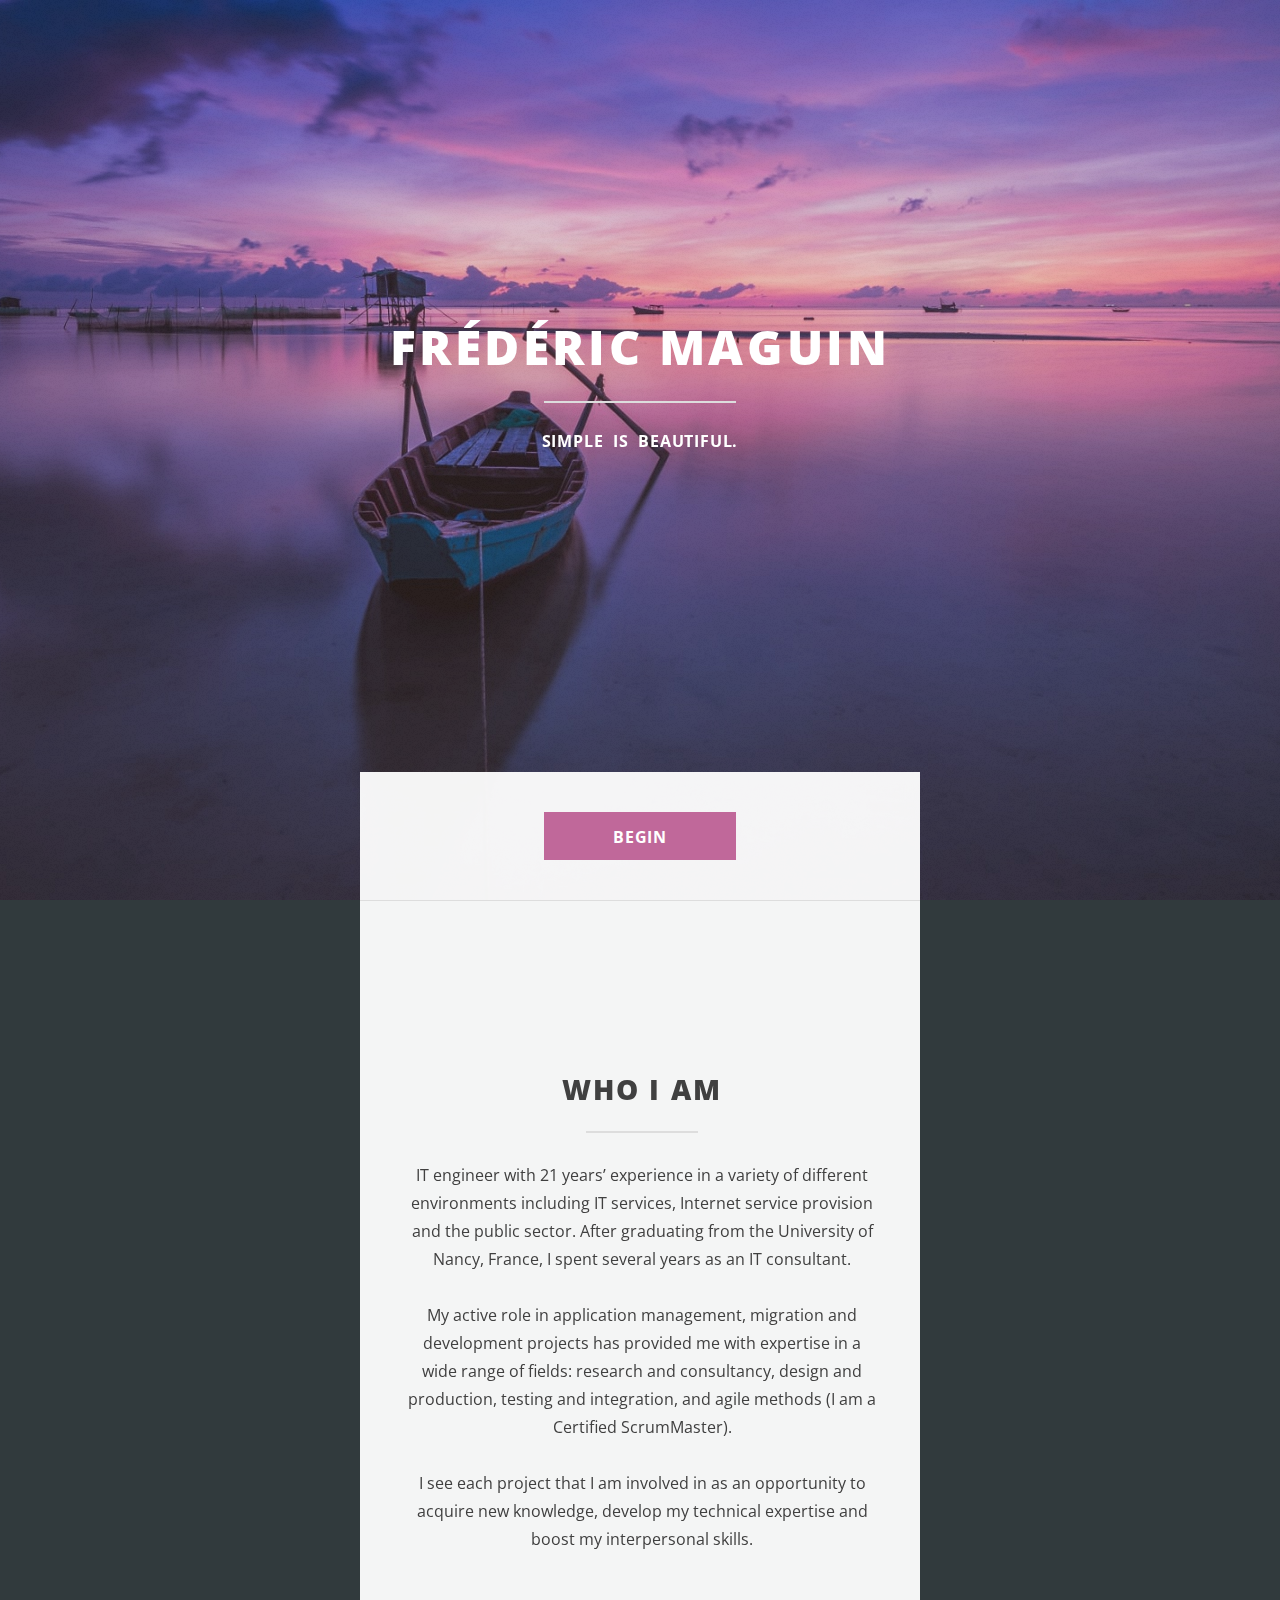
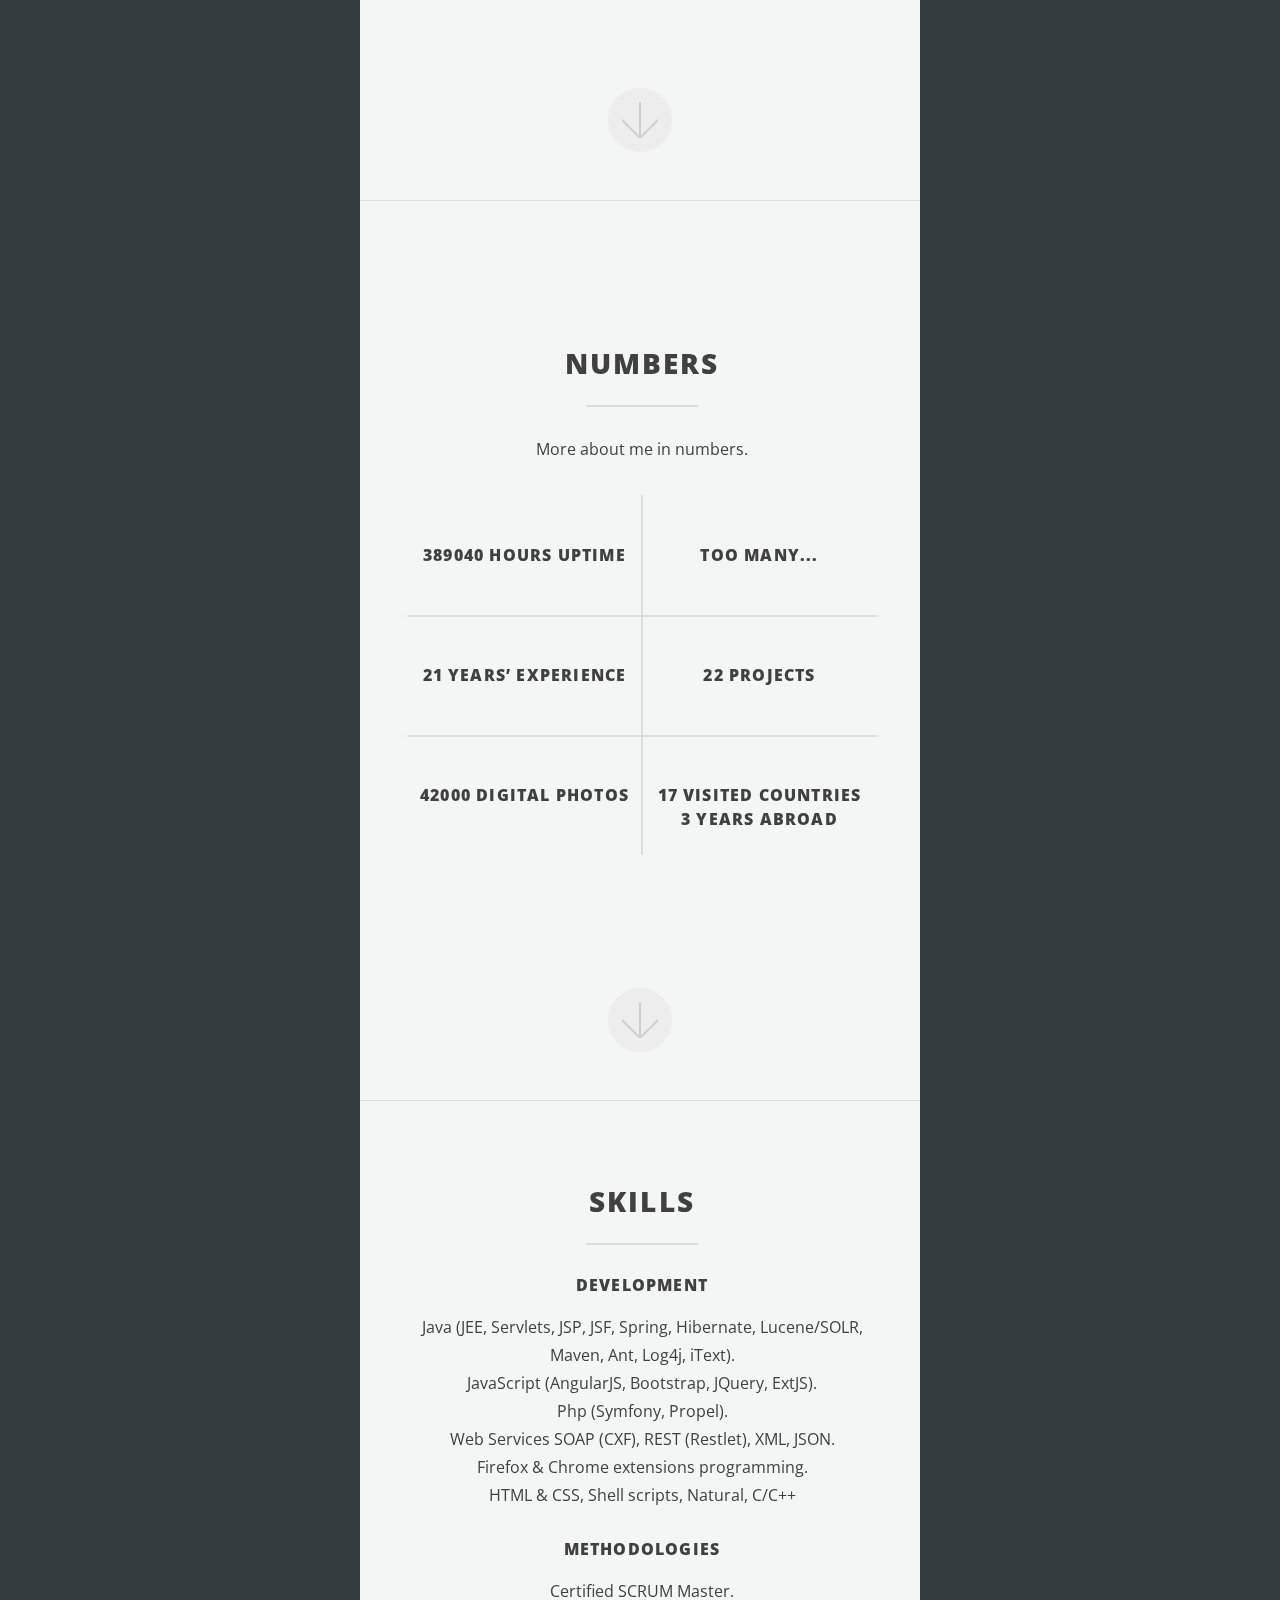
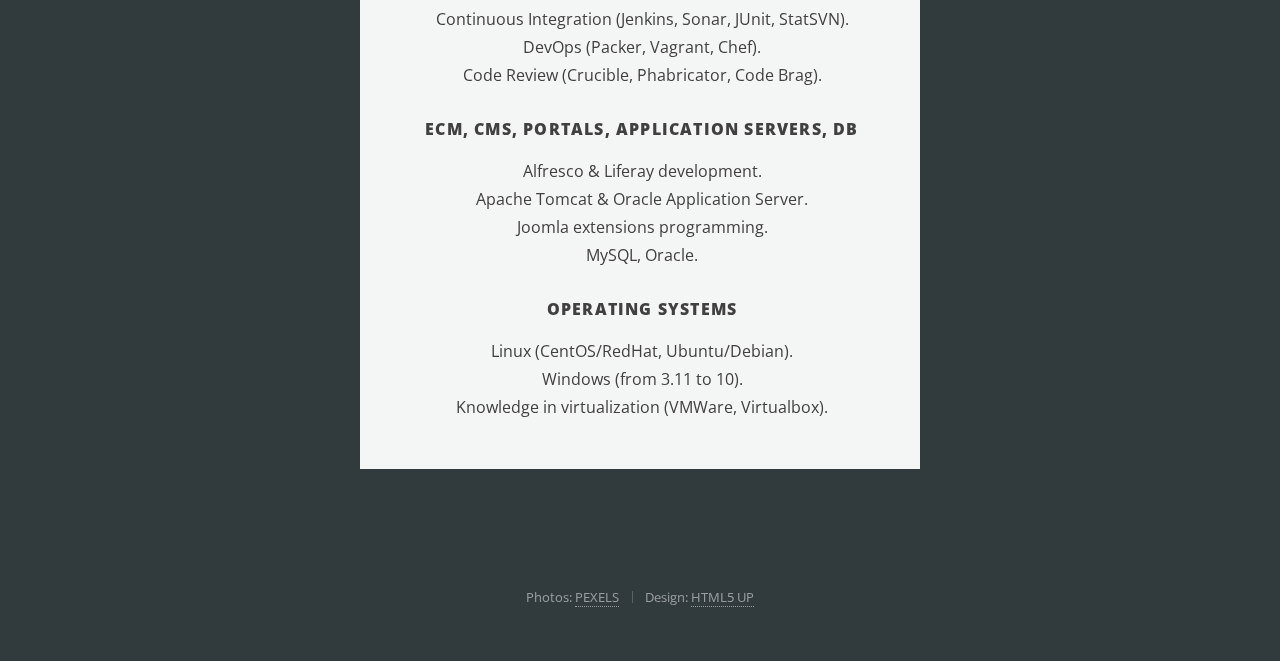
==== commit ae76865b: "Style and metadata update" ====
--- a/index.html
+++ b/index.html
@@ -6,13 +6,41 @@
     <meta name="viewport" content="width=device-width, initial-scale=1" />
     <link rel="shortcut icon" type="image/png" href="images/favicon.png">
     <meta name="author" content="Frédéric Maguin">
-    <meta name="description" content="Frédéric Maguin's home page">
-    <meta name="keywords" content="Frédéric,Maguin">
+    <meta name="description" content="Frédéric Maguin’s website.">
+    <meta name="keywords" content="Frédéric,Maguin,IT,SCRUM,DevOps,Java,Linux">
 
-    <meta property="og:title" content="Frédéric Maguin's home page" />
+    <meta property="og:title" content="Frédéric Maguin" />
     <meta property="og:type" content="website" />
-    <meta property="og:url" content="http://www.maguin.net/" />
-    <meta property="og:image" content="http://www.maguin.net/images/favicon.png" />
+    <meta property="og:url" content="https://www.maguin.net" />
+    <meta property="og:image" content="https://www.maguin.net/images/favicon.png" />
+
+    <script type="application/ld+json">
+    {
+        "@context": "http://schema.org",
+        "@type": "WebSite",
+        "url": "https://www.maguin.net",
+        "about": "",
+        "abstract": "IT engineer with 21 years’ experience in a variety of different environments including IT services, Internet service provision and the public sector.",
+        "author": {
+            "@type": "Person",
+            "name": "Frédéric Maguin",
+            "jobTitle": "IT engineer",
+            "image": "https://pbs.twimg.com/profile_images/571668022499094528/F9LOjRLI_400x400.png",
+            "url": "https://www.maguin.net"
+            "inLanguage":"en-GB",
+            "colleague": [
+                "https://wwwfr.uni.lu/c2dh/people/frederic_reis",
+                "https://wwwfr.uni.lu/c2dh/people/david_jacquet"
+            ],
+        },
+        "dateModified": "2020-07-14",
+        "description": "Frédéric Maguin’s website.",
+        "headline": "Frédéric Maguin",
+        "keywords": "Frédéric,Maguin,IT,SCRUM,DevOps,Java,Linux",
+        "image": "https://www.maguin.net/images/favicon.png",
+        "name": "Frédéric Maguin"
+    }
+    </script>
 
     <!--[if lte IE 8]><script src="assets/js/ie/html5shiv.js"></script><![endif]-->
     <link rel="stylesheet" href="https://use.fontawesome.com/releases/v5.8.2/css/all.css" integrity="sha384-oS3vJWv+0UjzBfQzYUhtDYW+Pj2yciDJxpsK1OYPAYjqT085Qq/1cq5FLXAZQ7Ay" crossorigin="anonymous">
@@ -98,7 +126,7 @@
           <header class="major">
             <h2>Skills</h2>
           </header>
-<h6>Development.</h6>
+<h3>Development</h3>
 Java (JEE, Servlets, JSP, JSF, Spring, Hibernate, Lucene/SOLR, Maven, Ant, Log4j, iText).<br>
 JavaScript (AngularJS, Bootstrap, JQuery, ExtJS).<br>
 Php (Symfony, Propel).<br>
@@ -106,19 +134,19 @@
 Firefox &amp; Chrome extensions programming.<br>
 HTML &amp; CSS, Shell scripts, Natural, C/C++<br>
 <br>
-<h6>Methodologies.</h6>
+<h3>Methodologies</h3>
 Certified SCRUM Master.<br>
 Continuous Integration (Jenkins, Sonar, JUnit, StatSVN).<br>
-DevOps (Packer, Vagrant, Chef)<br>
+DevOps (Packer, Vagrant, Chef).<br>
 Code Review (Crucible, Phabricator, Code Brag).<br>
 <br>
-<h6>ECM, CMS, Portals, application servers, DB.</h6>
+<h3>ECM, CMS, Portals, application servers, DB</h3>
 Alfresco &amp; Liferay development.<br>
 Apache Tomcat &amp; Oracle Application Server.<br>
 Joomla extensions programming.<br>
 MySQL, Oracle.<br>
 <br>
-<h6>Operating systems.</h6>
+<h3>Operating systems</h3>
 Linux (CentOS/RedHat, Ubuntu/Debian).<br>
 Windows (from 3.11 to 10).<br>
 Knowledge in virtualization (VMWare, Virtualbox).
@@ -126,8 +154,8 @@
       </div>
       <footer>
         <ul class="icons">
-          <li><a href="http://blog.maguin.net" class="far fa-comment fa-2x" target="_blank"></a></li>
-          <li><a href="http://blog.maguin.net/feed/atom" class="fas fa-rss fa-2x" target="_blank"></a></li>
+          <li><a href="https://www.maguin.net/blog" class="far fa-comment fa-2x" target="_blank"></a></li>
+          <li><a href="https://www.maguin.net/blog/feed.xml" class="fas fa-rss fa-2x" target="_blank"></a></li>
           <li><a href="https://github.com/fmaguin" class="fab fa-github fa-2x" target="_blank"></a></li>
           <li><a href="https://twitter.com/fmaguin" class="fab fa-twitter fa-2x" target="_blank"></a></li>
           <li><a href="https://facebook.com/frederic.maguin" class="fab fa-facebook-f fa-2x" target="_blank"></a></li>
--- a/assets/css/main.min.css
+++ b/assets/css/main.min.css
@@ -1 +1 @@
-@import url(https://fonts.googleapis.com/css?family=Raleway:400,400italic,700,800);*,.row,:after,:before{-moz-box-sizing:border-box;-webkit-box-sizing:border-box}.row.\30 \25>*,.row.uniform.\30 \25>*{padding:0}.main-bg,html{background-attachment:fixed,fixed;background-repeat:repeat,none}html body:after,html body:before{z-index:-1;display:block;position:fixed}a,abbr,acronym,address,applet,article,aside,audio,b,big,blockquote,body,canvas,caption,center,cite,code,dd,del,details,dfn,div,dl,dt,em,embed,fieldset,figcaption,figure,footer,form,h1,h2,h3,h4,h5,h6,header,hgroup,html,i,iframe,img,ins,kbd,label,legend,li,mark,menu,nav,object,ol,output,p,pre,q,ruby,s,samp,section,small,span,strike,strong,sub,summary,sup,table,tbody,td,tfoot,th,thead,time,tr,tt,u,ul,var,video{margin:0;padding:0;border:0;font:inherit;vertical-align:baseline}blockquote,em,i{font-style:italic}article,aside,details,figcaption,figure,footer,header,hgroup,menu,nav,section{display:block}blockquote,q{quotes:none}blockquote:after,blockquote:before,q:after,q:before{content:'';content:none}body{-webkit-text-size-adjust:none}*,:after,:before{box-sizing:border-box}.container.\31 25\25{width:100%;max-width:43.75em;min-width:35em}.container.\37 5\25{width:26.25em}.container.\35 0\25{width:17.5em}.container.\32 5\25{width:8.75em}.container{margin-left:auto;margin-right:auto;width:35em}@media screen and (max-width:1680px){.container.\31 25\25{width:100%;max-width:43.75em;min-width:35em}.container.\37 5\25{width:26.25em}.container.\35 0\25{width:17.5em}.container.\32 5\25{width:8.75em}.container{width:35em}}@media screen and (max-width:980px){.container.\31 25\25{width:100%;max-width:100%;min-width:80%}.container.\37 5\25{width:60%}.container.\35 0\25{width:40%}.container.\32 5\25{width:20%}.container{width:80%}}@media screen and (max-width:736px){.container.\31 25\25{width:100%;max-width:100%;min-width:80%}.container.\37 5\25{width:60%}.container.\35 0\25{width:40%}.container.\32 5\25{width:20%}.container{width:80%}}@media screen and (max-width:480px){.container.\31 25\25{width:100%;max-width:125%;min-width:100%}.container.\37 5\25{width:75%}.container.\35 0\25{width:50%}.container.\32 5\25{width:25%}.container{width:100%}}.row{border-bottom:solid 1px transparent;box-sizing:border-box}.row:after,.row:before{content:'';display:block;clear:both;height:0}.row.uniform>*>:first-child{margin-top:0}.row.uniform>*>:last-child{margin-bottom:0}.row.\30 \25,.row.uniform.\30 \25{margin:0 0 -1px}.row>*{float:left;-moz-box-sizing:border-box;-webkit-box-sizing:border-box;box-sizing:border-box;padding:0 0 0 1.5em}.row{margin:0 0 -1px -1.5em}.row.uniform>*{padding:1.5em 0 0 1.5em}.row.uniform{margin:-1.5em 0 -1px -1.5em}.row.\32 00\25>*{padding:0 0 0 3em}.row.\32 00\25{margin:0 0 -1px -3em}.row.uniform.\32 00\25>*{padding:3em 0 0 3em}.row.uniform.\32 00\25{margin:-3em 0 -1px -3em}.row.\31 50\25>*{padding:0 0 0 2.25em}.row.\31 50\25{margin:0 0 -1px -2.25em}.row.uniform.\31 50\25>*{padding:2.25em 0 0 2.25em}.row.uniform.\31 50\25{margin:-2.25em 0 -1px -2.25em}.row.\35 0\25>*{padding:0 0 0 .75em}.row.\35 0\25{margin:0 0 -1px -.75em}.row.uniform.\35 0\25>*{padding:.75em 0 0 .75em}.row.uniform.\35 0\25{margin:-.75em 0 -1px -.75em}.row.\32 5\25>*{padding:0 0 0 .375em}.row.\32 5\25{margin:0 0 -1px -.375em}.row.uniform.\32 5\25>*{padding:.375em 0 0 .375em}.row.uniform.\32 5\25{margin:-.375em 0 -1px -.375em}.\31 0u,.\31 0u\24,.\31 1u,.\31 1u\24,.\31 2u,.\31 2u\24,.\31 u,.\31 u\24,.\32 u,.\32 u\24,.\33 u,.\33 u\24,.\34 u,.\34 u\24,.\35 u,.\35 u\24,.\36 u,.\36 u\24,.\38 u,.\38 u\24,.\39 u,.\39 u\24{clear:none;margin-left:0}.\31 2u,.\31 2u\24{width:100%}.\31 1u,.\31 1u\24{width:91.6666666667%}.\31 0u,.\31 0u\24{width:83.3333333333%}.\39 u,.\39 u\24{width:75%}.\38 u,.\38 u\24{width:66.6666666667%}.\37 u,.\37 u\24{width:58.3333333333%;clear:none;margin-left:0}.\36 u,.\36 u\24{width:50%}.\35 u,.\35 u\24{width:41.6666666667%}.\34 u,.\34 u\24{width:33.3333333333%}.\33 u,.\33 u\24{width:25%}.\32 u,.\32 u\24{width:16.6666666667%}.\31 u,.\31 u\24{width:8.3333333333%}.\31 0u\24+*,.\31 1u\24+*,.\31 2u\24+*,.\31 u\24+*,.\32 u\24+*,.\33 u\24+*,.\34 u\24+*,.\35 u\24+*,.\36 u\24+*,.\37 u\24+*,.\38 u\24+*,.\39 u\24+*{clear:left}.\-11u{margin-left:91.66667%}.\-10u{margin-left:83.33333%}.\-9u{margin-left:75%}.\-8u{margin-left:66.66667%}.\-7u{margin-left:58.33333%}.\-6u{margin-left:50%}.\-5u{margin-left:41.66667%}.\-4u{margin-left:33.33333%}.\-3u{margin-left:25%}.\-2u{margin-left:16.66667%}.\-1u{margin-left:8.33333%}@media screen and (max-width:1680px){.row>*{padding:0 0 0 1.5em}.row{margin:0 0 -1px -1.5em}.row.uniform>*{padding:1.5em 0 0 1.5em}.row.uniform{margin:-1.5em 0 -1px -1.5em}.row.\32 00\25>*{padding:0 0 0 3em}.row.\32 00\25{margin:0 0 -1px -3em}.row.uniform.\32 00\25>*{padding:3em 0 0 3em}.row.uniform.\32 00\25{margin:-3em 0 -1px -3em}.row.\31 50\25>*{padding:0 0 0 2.25em}.row.\31 50\25{margin:0 0 -1px -2.25em}.row.uniform.\31 50\25>*{padding:2.25em 0 0 2.25em}.row.uniform.\31 50\25{margin:-2.25em 0 -1px -2.25em}.row.\35 0\25>*{padding:0 0 0 .75em}.row.\35 0\25{margin:0 0 -1px -.75em}.row.uniform.\35 0\25>*{padding:.75em 0 0 .75em}.row.uniform.\35 0\25{margin:-.75em 0 -1px -.75em}.row.\32 5\25>*{padding:0 0 0 .375em}.row.\32 5\25{margin:0 0 -1px -.375em}.row.uniform.\32 5\25>*{padding:.375em 0 0 .375em}.row.uniform.\32 5\25{margin:-.375em 0 -1px -.375em}.\31 2u\24\28large\29,.\31 2u\28large\29{width:100%;clear:none;margin-left:0}.\31 1u\24\28large\29,.\31 1u\28large\29{width:91.6666666667%;clear:none;margin-left:0}.\31 0u\24\28large\29,.\31 0u\28large\29{width:83.3333333333%;clear:none;margin-left:0}.\39 u\24\28large\29,.\39 u\28large\29{width:75%;clear:none;margin-left:0}.\38 u\24\28large\29,.\38 u\28large\29{width:66.6666666667%;clear:none;margin-left:0}.\37 u\24\28large\29,.\37 u\28large\29{width:58.3333333333%;clear:none;margin-left:0}.\36 u\24\28large\29,.\36 u\28large\29{width:50%;clear:none;margin-left:0}.\35 u\24\28large\29,.\35 u\28large\29{width:41.6666666667%;clear:none;margin-left:0}.\34 u\24\28large\29,.\34 u\28large\29{width:33.3333333333%;clear:none;margin-left:0}.\33 u\24\28large\29,.\33 u\28large\29{width:25%;clear:none;margin-left:0}.\32 u\24\28large\29,.\32 u\28large\29{width:16.6666666667%;clear:none;margin-left:0}.\31 u\24\28large\29,.\31 u\28large\29{width:8.3333333333%;clear:none;margin-left:0}.\31 0u\24\28large\29+*,.\31 1u\24\28large\29+*,.\31 2u\24\28large\29+*,.\31 u\24\28large\29+*,.\32 u\24\28large\29+*,.\33 u\24\28large\29+*,.\34 u\24\28large\29+*,.\35 u\24\28large\29+*,.\36 u\24\28large\29+*,.\37 u\24\28large\29+*,.\38 u\24\28large\29+*,.\39 u\24\28large\29+*{clear:left}.\-11u\28large\29{margin-left:91.66667%}.\-10u\28large\29{margin-left:83.33333%}.\-9u\28large\29{margin-left:75%}.\-8u\28large\29{margin-left:66.66667%}.\-7u\28large\29{margin-left:58.33333%}.\-6u\28large\29{margin-left:50%}.\-5u\28large\29{margin-left:41.66667%}.\-4u\28large\29{margin-left:33.33333%}.\-3u\28large\29{margin-left:25%}.\-2u\28large\29{margin-left:16.66667%}.\-1u\28large\29{margin-left:8.33333%}}@media screen and (max-width:980px){.row>*{padding:0 0 0 1.5em}.row{margin:0 0 -1px -1.5em}.row.uniform>*{padding:1.5em 0 0 1.5em}.row.uniform{margin:-1.5em 0 -1px -1.5em}.row.\32 00\25>*{padding:0 0 0 3em}.row.\32 00\25{margin:0 0 -1px -3em}.row.uniform.\32 00\25>*{padding:3em 0 0 3em}.row.uniform.\32 00\25{margin:-3em 0 -1px -3em}.row.\31 50\25>*{padding:0 0 0 2.25em}.row.\31 50\25{margin:0 0 -1px -2.25em}.row.uniform.\31 50\25>*{padding:2.25em 0 0 2.25em}.row.uniform.\31 50\25{margin:-2.25em 0 -1px -2.25em}.row.\35 0\25>*{padding:0 0 0 .75em}.row.\35 0\25{margin:0 0 -1px -.75em}.row.uniform.\35 0\25>*{padding:.75em 0 0 .75em}.row.uniform.\35 0\25{margin:-.75em 0 -1px -.75em}.row.\32 5\25>*{padding:0 0 0 .375em}.row.\32 5\25{margin:0 0 -1px -.375em}.row.uniform.\32 5\25>*{padding:.375em 0 0 .375em}.row.uniform.\32 5\25{margin:-.375em 0 -1px -.375em}.\31 2u\24\28medium\29,.\31 2u\28medium\29{width:100%;clear:none;margin-left:0}.\31 1u\24\28medium\29,.\31 1u\28medium\29{width:91.6666666667%;clear:none;margin-left:0}.\31 0u\24\28medium\29,.\31 0u\28medium\29{width:83.3333333333%;clear:none;margin-left:0}.\39 u\24\28medium\29,.\39 u\28medium\29{width:75%;clear:none;margin-left:0}.\38 u\24\28medium\29,.\38 u\28medium\29{width:66.6666666667%;clear:none;margin-left:0}.\37 u\24\28medium\29,.\37 u\28medium\29{width:58.3333333333%;clear:none;margin-left:0}.\36 u\24\28medium\29,.\36 u\28medium\29{width:50%;clear:none;margin-left:0}.\35 u\24\28medium\29,.\35 u\28medium\29{width:41.6666666667%;clear:none;margin-left:0}.\34 u\24\28medium\29,.\34 u\28medium\29{width:33.3333333333%;clear:none;margin-left:0}.\33 u\24\28medium\29,.\33 u\28medium\29{width:25%;clear:none;margin-left:0}.\32 u\24\28medium\29,.\32 u\28medium\29{width:16.6666666667%;clear:none;margin-left:0}.\31 u\24\28medium\29,.\31 u\28medium\29{width:8.3333333333%;clear:none;margin-left:0}.\31 0u\24\28medium\29+*,.\31 1u\24\28medium\29+*,.\31 2u\24\28medium\29+*,.\31 u\24\28medium\29+*,.\32 u\24\28medium\29+*,.\33 u\24\28medium\29+*,.\34 u\24\28medium\29+*,.\35 u\24\28medium\29+*,.\36 u\24\28medium\29+*,.\37 u\24\28medium\29+*,.\38 u\24\28medium\29+*,.\39 u\24\28medium\29+*{clear:left}.\-11u\28medium\29{margin-left:91.66667%}.\-10u\28medium\29{margin-left:83.33333%}.\-9u\28medium\29{margin-left:75%}.\-8u\28medium\29{margin-left:66.66667%}.\-7u\28medium\29{margin-left:58.33333%}.\-6u\28medium\29{margin-left:50%}.\-5u\28medium\29{margin-left:41.66667%}.\-4u\28medium\29{margin-left:33.33333%}.\-3u\28medium\29{margin-left:25%}.\-2u\28medium\29{margin-left:16.66667%}.\-1u\28medium\29{margin-left:8.33333%}}@media screen and (max-width:736px){.row>*{padding:0 0 0 1em}.row{margin:0 0 -1px -1em}.row.uniform>*{padding:1em 0 0 1em}.row.uniform{margin:-1em 0 -1px -1em}.row.\32 00\25>*{padding:0 0 0 2em}.row.\32 00\25{margin:0 0 -1px -2em}.row.uniform.\32 00\25>*{padding:2em 0 0 2em}.row.uniform.\32 00\25{margin:-2em 0 -1px -2em}.row.\31 50\25>*{padding:0 0 0 1.5em}.row.\31 50\25{margin:0 0 -1px -1.5em}.row.uniform.\31 50\25>*{padding:1.5em 0 0 1.5em}.row.uniform.\31 50\25{margin:-1.5em 0 -1px -1.5em}.row.\35 0\25>*{padding:0 0 0 .5em}.row.\35 0\25{margin:0 0 -1px -.5em}.row.uniform.\35 0\25>*{padding:.5em 0 0 .5em}.row.uniform.\35 0\25{margin:-.5em 0 -1px -.5em}.row.\32 5\25>*{padding:0 0 0 .25em}.row.\32 5\25{margin:0 0 -1px -.25em}.row.uniform.\32 5\25>*{padding:.25em 0 0 .25em}.row.uniform.\32 5\25{margin:-.25em 0 -1px -.25em}.\31 2u\24\28small\29,.\31 2u\28small\29{width:100%;clear:none;margin-left:0}.\31 1u\24\28small\29,.\31 1u\28small\29{width:91.6666666667%;clear:none;margin-left:0}.\31 0u\24\28small\29,.\31 0u\28small\29{width:83.3333333333%;clear:none;margin-left:0}.\39 u\24\28small\29,.\39 u\28small\29{width:75%;clear:none;margin-left:0}.\38 u\24\28small\29,.\38 u\28small\29{width:66.6666666667%;clear:none;margin-left:0}.\37 u\24\28small\29,.\37 u\28small\29{width:58.3333333333%;clear:none;margin-left:0}.\36 u\24\28small\29,.\36 u\28small\29{width:50%;clear:none;margin-left:0}.\35 u\24\28small\29,.\35 u\28small\29{width:41.6666666667%;clear:none;margin-left:0}.\34 u\24\28small\29,.\34 u\28small\29{width:33.3333333333%;clear:none;margin-left:0}.\33 u\24\28small\29,.\33 u\28small\29{width:25%;clear:none;margin-left:0}.\32 u\24\28small\29,.\32 u\28small\29{width:16.6666666667%;clear:none;margin-left:0}.\31 u\24\28small\29,.\31 u\28small\29{width:8.3333333333%;clear:none;margin-left:0}.\31 0u\24\28small\29+*,.\31 1u\24\28small\29+*,.\31 2u\24\28small\29+*,.\31 u\24\28small\29+*,.\32 u\24\28small\29+*,.\33 u\24\28small\29+*,.\34 u\24\28small\29+*,.\35 u\24\28small\29+*,.\36 u\24\28small\29+*,.\37 u\24\28small\29+*,.\38 u\24\28small\29+*,.\39 u\24\28small\29+*{clear:left}.\-11u\28small\29{margin-left:91.66667%}.\-10u\28small\29{margin-left:83.33333%}.\-9u\28small\29{margin-left:75%}.\-8u\28small\29{margin-left:66.66667%}.\-7u\28small\29{margin-left:58.33333%}.\-6u\28small\29{margin-left:50%}.\-5u\28small\29{margin-left:41.66667%}.\-4u\28small\29{margin-left:33.33333%}.\-3u\28small\29{margin-left:25%}.\-2u\28small\29{margin-left:16.66667%}.\-1u\28small\29{margin-left:8.33333%}}@media screen and (max-width:480px){.row>*{padding:0 0 0 1em}.row{margin:0 0 -1px -1em}.row.uniform>*{padding:1em 0 0 1em}.row.uniform{margin:-1em 0 -1px -1em}.row.\32 00\25>*{padding:0 0 0 2em}.row.\32 00\25{margin:0 0 -1px -2em}.row.uniform.\32 00\25>*{padding:2em 0 0 2em}.row.uniform.\32 00\25{margin:-2em 0 -1px -2em}.row.\31 50\25>*{padding:0 0 0 1.5em}.row.\31 50\25{margin:0 0 -1px -1.5em}.row.uniform.\31 50\25>*{padding:1.5em 0 0 1.5em}.row.uniform.\31 50\25{margin:-1.5em 0 -1px -1.5em}.row.\35 0\25>*{padding:0 0 0 .5em}.row.\35 0\25{margin:0 0 -1px -.5em}.row.uniform.\35 0\25>*{padding:.5em 0 0 .5em}.row.uniform.\35 0\25{margin:-.5em 0 -1px -.5em}.row.\32 5\25>*{padding:0 0 0 .25em}.row.\32 5\25{margin:0 0 -1px -.25em}.row.uniform.\32 5\25>*{padding:.25em 0 0 .25em}.row.uniform.\32 5\25{margin:-.25em 0 -1px -.25em}.\31 2u\24\28xsmall\29,.\31 2u\28xsmall\29{width:100%;clear:none;margin-left:0}.\31 1u\24\28xsmall\29,.\31 1u\28xsmall\29{width:91.6666666667%;clear:none;margin-left:0}.\31 0u\24\28xsmall\29,.\31 0u\28xsmall\29{width:83.3333333333%;clear:none;margin-left:0}.\39 u\24\28xsmall\29,.\39 u\28xsmall\29{width:75%;clear:none;margin-left:0}.\38 u\24\28xsmall\29,.\38 u\28xsmall\29{width:66.6666666667%;clear:none;margin-left:0}.\37 u\24\28xsmall\29,.\37 u\28xsmall\29{width:58.3333333333%;clear:none;margin-left:0}.\36 u\24\28xsmall\29,.\36 u\28xsmall\29{width:50%;clear:none;margin-left:0}.\35 u\24\28xsmall\29,.\35 u\28xsmall\29{width:41.6666666667%;clear:none;margin-left:0}.\34 u\24\28xsmall\29,.\34 u\28xsmall\29{width:33.3333333333%;clear:none;margin-left:0}.\33 u\24\28xsmall\29,.\33 u\28xsmall\29{width:25%;clear:none;margin-left:0}.\32 u\24\28xsmall\29,.\32 u\28xsmall\29{width:16.6666666667%;clear:none;margin-left:0}.\31 u\24\28xsmall\29,.\31 u\28xsmall\29{width:8.3333333333%;clear:none;margin-left:0}.\31 0u\24\28xsmall\29+*,.\31 1u\24\28xsmall\29+*,.\31 2u\24\28xsmall\29+*,.\31 u\24\28xsmall\29+*,.\32 u\24\28xsmall\29+*,.\33 u\24\28xsmall\29+*,.\34 u\24\28xsmall\29+*,.\35 u\24\28xsmall\29+*,.\36 u\24\28xsmall\29+*,.\37 u\24\28xsmall\29+*,.\38 u\24\28xsmall\29+*,.\39 u\24\28xsmall\29+*{clear:left}.\-11u\28xsmall\29{margin-left:91.66667%}.\-10u\28xsmall\29{margin-left:83.33333%}.\-9u\28xsmall\29{margin-left:75%}.\-8u\28xsmall\29{margin-left:66.66667%}.\-7u\28xsmall\29{margin-left:58.33333%}.\-6u\28xsmall\29{margin-left:50%}.\-5u\28xsmall\29{margin-left:41.66667%}.\-4u\28xsmall\29{margin-left:33.33333%}.\-3u\28xsmall\29{margin-left:25%}.\-2u\28xsmall\29{margin-left:16.66667%}.\-1u\28xsmall\29{margin-left:8.33333%}}html{background-color:#313a3d;background-image:url(images/overlay.png),url(../../images/bg.jpg);background-position:top left,center center;background-size:auto,cover}html.is-loading body *,html.is-loading body :after,html.is-loading body :before{-moz-animation:none!important;-webkit-animation:none!important;-ms-animation:none!important;animation:none!important;-moz-transition:none!important;-webkit-transition:none!important;-ms-transition:none!important;transition:none!important}html.is-touch{height:100vh;overflow:hidden}.table-wrapper,pre code{overflow-x:auto}html.is-touch #wrapper{-webkit-backface-visibility:hidden;-webkit-overflow-scrolling:touch;-webkit-transform:translate3d(0,0,0);height:100vh;overflow:auto}.table-wrapper,pre{-webkit-overflow-scrolling:touch}body,input,select,textarea{color:#6f7577;font-family:Raleway,Helvetica,sans-serif;font-size:15pt;font-weight:400;line-height:1.75em}a{-moz-transition:color .2s ease-in-out,border-bottom-color .2s ease-in-out;-webkit-transition:color .2s ease-in-out,border-bottom-color .2s ease-in-out;-ms-transition:color .2s ease-in-out,border-bottom-color .2s ease-in-out;transition:color .2s ease-in-out,border-bottom-color .2s ease-in-out;border-bottom:dotted 1px;color:#c0689a;text-decoration:none}a:hover{border-bottom-color:transparent!important;color:#c0689a!important;text-decoration:none}b,strong{color:#61686b;font-weight:700}p{margin:0 0 2em}h1,h2,h3,h4,h5,h6{color:#61686b;font-weight:800;letter-spacing:.075em;line-height:1em;margin:0 0 1em;text-transform:uppercase}h2,h3,h4,h5,h6{line-height:1.5em}h1 a,h2 a,h3 a,h4 a,h5 a,h6 a{color:inherit;text-decoration:none}h2{font-size:1.75em}h3{font-size:1em}h4{font-size:.9em}h5{font-size:.8em}h6{font-size:.7em}sub,sup{font-size:.8em;position:relative}sub{top:.5em}sup{top:-.5em}code,pre{font-family:"Courier New",monospace;font-size:.9em}hr{border:0;border-bottom:solid 1px #ddd;margin:2em 0}hr.major{margin:3em 0}blockquote,pre{margin:0 0 2em}blockquote{border-left:solid 6px #ddd;padding:.5em 0 .5em 1.5em}code{background:rgba(144,144,144,.075);margin:0 .25em;padding:.25em .65em}pre code{display:block;line-height:1.75em;padding:1em 1.5em}.align-left{text-align:left}.align-center{text-align:center}.align-right{text-align:right}@-moz-keyframes spinner-show{0%{opacity:0}100%{opacity:1}}@-webkit-keyframes spinner-show{0%{opacity:0}100%{opacity:1}}@-ms-keyframes spinner-show{0%{opacity:0}100%{opacity:1}}@keyframes spinner-show{0%{opacity:0}100%{opacity:1}}@-moz-keyframes spinner-hide{0%{color:#454d50;z-index:10001;-moz-transform:scale(1) rotate(0);-webkit-transform:scale(1) rotate(0);-ms-transform:scale(1) rotate(0);transform:scale(1) rotate(0)}99%{color:#313a3d;z-index:10001;-moz-transform:scale(.5) rotate(360deg);-webkit-transform:scale(.5) rotate(360deg);-ms-transform:scale(.5) rotate(360deg);transform:scale(.5) rotate(360deg)}100%{color:#313a3d;z-index:-1;-moz-transform:scale(0) rotate(360deg);-webkit-transform:scale(0) rotate(360deg);-ms-transform:scale(0) rotate(360deg);transform:scale(0) rotate(360deg)}}@-webkit-keyframes spinner-hide{0%{color:#454d50;z-index:10001;-moz-transform:scale(1) rotate(0);-webkit-transform:scale(1) rotate(0);-ms-transform:scale(1) rotate(0);transform:scale(1) rotate(0)}99%{color:#313a3d;z-index:10001;-moz-transform:scale(.5) rotate(360deg);-webkit-transform:scale(.5) rotate(360deg);-ms-transform:scale(.5) rotate(360deg);transform:scale(.5) rotate(360deg)}100%{color:#313a3d;z-index:-1;-moz-transform:scale(0) rotate(360deg);-webkit-transform:scale(0) rotate(360deg);-ms-transform:scale(0) rotate(360deg);transform:scale(0) rotate(360deg)}}@-ms-keyframes spinner-hide{0%,99%{z-index:10001}100%,99%{color:#313a3d}0%{color:#454d50;-moz-transform:scale(1) rotate(0);-webkit-transform:scale(1) rotate(0);-ms-transform:scale(1) rotate(0);transform:scale(1) rotate(0)}99%{-moz-transform:scale(.5) rotate(360deg);-webkit-transform:scale(.5) rotate(360deg);-ms-transform:scale(.5) rotate(360deg);transform:scale(.5) rotate(360deg)}100%{z-index:-1;-moz-transform:scale(0) rotate(360deg);-webkit-transform:scale(0) rotate(360deg);-ms-transform:scale(0) rotate(360deg);transform:scale(0) rotate(360deg)}}@keyframes spinner-hide{0%{color:#454d50;z-index:10001;-moz-transform:scale(1) rotate(0);-webkit-transform:scale(1) rotate(0);-ms-transform:scale(1) rotate(0);transform:scale(1) rotate(0)}99%{color:#313a3d;z-index:10001;-moz-transform:scale(.5) rotate(360deg);-webkit-transform:scale(.5) rotate(360deg);-ms-transform:scale(.5) rotate(360deg);transform:scale(.5) rotate(360deg)}100%{color:#313a3d;z-index:-1;-moz-transform:scale(0) rotate(360deg);-webkit-transform:scale(0) rotate(360deg);-ms-transform:scale(0) rotate(360deg);transform:scale(0) rotate(360deg)}}@-moz-keyframes spinner-rotate{0%{-moz-transform:scale(1) rotate(0);-webkit-transform:scale(1) rotate(0);-ms-transform:scale(1) rotate(0);transform:scale(1) rotate(0)}100%{-moz-transform:scale(1) rotate(360deg);-webkit-transform:scale(1) rotate(360deg);-ms-transform:scale(1) rotate(360deg);transform:scale(1) rotate(360deg)}}@-webkit-keyframes spinner-rotate{0%{-moz-transform:scale(1) rotate(0);-webkit-transform:scale(1) rotate(0);-ms-transform:scale(1) rotate(0);transform:scale(1) rotate(0)}100%{-moz-transform:scale(1) rotate(360deg);-webkit-transform:scale(1) rotate(360deg);-ms-transform:scale(1) rotate(360deg);transform:scale(1) rotate(360deg)}}@-ms-keyframes spinner-rotate{0%{-moz-transform:scale(1) rotate(0);-webkit-transform:scale(1) rotate(0);-ms-transform:scale(1) rotate(0);transform:scale(1) rotate(0)}100%{-moz-transform:scale(1) rotate(360deg);-webkit-transform:scale(1) rotate(360deg);-ms-transform:scale(1) rotate(360deg);transform:scale(1) rotate(360deg)}}@keyframes spinner-rotate{0%{-moz-transform:scale(1) rotate(0);-webkit-transform:scale(1) rotate(0);-ms-transform:scale(1) rotate(0);transform:scale(1) rotate(0)}100%{-moz-transform:scale(1) rotate(360deg);-webkit-transform:scale(1) rotate(360deg);-ms-transform:scale(1) rotate(360deg);transform:scale(1) rotate(360deg)}}@-moz-keyframes overlay-hide{0%,15%{opacity:1;z-index:10000}99%{opacity:0;z-index:10000}100%{opacity:0;z-index:-1}}@-webkit-keyframes overlay-hide{0%,15%{opacity:1;z-index:10000}99%{opacity:0;z-index:10000}100%{opacity:0;z-index:-1}}@-ms-keyframes overlay-hide{0%,15%,99%{z-index:10000}100%,99%{opacity:0}0%,15%{opacity:1}100%{z-index:-1}}@keyframes overlay-hide{0%,15%{opacity:1;z-index:10000}99%{opacity:0;z-index:10000}100%{opacity:0;z-index:-1}}html body{text-decoration:none}html body:before{-moz-osx-font-smoothing:grayscale;-webkit-font-smoothing:antialiased;font-family:FontAwesome;font-style:normal;font-weight:400;text-transform:none!important;-moz-animation:spinner-show 1.5s 1 .25s ease forwards,spinner-hide .25s ease-in-out forwards!important;-webkit-animation:spinner-show 1.5s 1 .25s ease forwards,spinner-hide .25s ease-in-out forwards!important;-ms-animation:spinner-show 1.5s 1 .25s ease forwards,spinner-hide .25s ease-in-out forwards!important;animation:spinner-show 1.5s 1 .25s ease forwards,spinner-hide .25s ease-in-out forwards!important;-moz-transform-origin:50% 50%;-webkit-transform-origin:50% 50%;-ms-transform-origin:50% 50%;transform-origin:50% 50%;color:#454d50;content:'\f1ce';cursor:default;font-size:2em;height:2em;left:50%;opacity:0;line-height:2em;margin:-1em 0 0 -1em;text-align:center;top:50%;width:2em}html body:after{-moz-animation:overlay-hide 1s ease-in forwards!important;-webkit-animation:overlay-hide 1s ease-in forwards!important;-ms-animation:overlay-hide 1s ease-in forwards!important;animation:overlay-hide 1s ease-in forwards!important;background:#313a3d;content:'';height:100%;left:0;opacity:0;top:0;width:100%}.select-wrapper,header.major h1,header.major h2,header.major h3,header.major h4,header.major h5,header.major h6{position:relative}html.is-loading body:before{-moz-animation:spinner-show 1.5s 1 .25s ease forwards,spinner-rotate .75s infinite linear!important;-webkit-animation:spinner-show 1.5s 1 .25s ease forwards,spinner-rotate .75s infinite linear!important;-ms-animation:spinner-show 1.5s 1 .25s ease forwards,spinner-rotate .75s infinite linear!important;animation:spinner-show 1.5s 1 .25s ease forwards,spinner-rotate .75s infinite linear!important;z-index:10001}html.is-loading body:after{-moz-animation:none!important;-webkit-animation:none!important;-ms-animation:none!important;animation:none!important;opacity:1;z-index:10000}@media (-webkit-min-device-pixel-ratio:2){html body:before{line-height:2.025em}}article.special,section.special{text-align:center}header p{color:#a8b0b3;letter-spacing:.05em;text-transform:uppercase}.icon:before,.select-wrapper:before,input[type=radio]+label:before,input[type=checkbox]+label:before{-moz-osx-font-smoothing:grayscale;-webkit-font-smoothing:antialiased;font-family:FontAwesome;font-style:normal;text-transform:none!important}header h1+p,header h2+p{margin-top:-1em}header h3+p{margin-top:-.8em}header h4+p,header h5+p,header h6+p{font-size:.8em;margin-top:-.6em}header.major{text-align:center}header.major h1:after,header.major h2:after,header.major h3:after,header.major h4:after,header.major h5:after,header.major h6:after{background:#ddd;content:'';display:block;height:2px;margin:.75em auto 0;position:relative;width:4em}header.major p{margin-top:0}form{margin:0 0 2em}label{color:#61686b;display:block;font-size:.9em;font-weight:700;margin:0 0 1em}input[type=text],input[type=password],input[type=email],select,textarea{-moz-appearance:none;-webkit-appearance:none;-ms-appearance:none;appearance:none;background:rgba(144,144,144,.15);border-radius:0;border:none;color:inherit;display:block;outline:0;padding:0 1em;text-decoration:none;width:100%}input[type=text]:invalid,input[type=password]:invalid,input[type=email]:invalid,select:invalid,textarea:invalid{box-shadow:none}input[type=radio]:focus+label:before,input[type=text]:focus,input[type=password]:focus,input[type=email]:focus,input[type=checkbox]:focus+label:before,select:focus,textarea:focus{box-shadow:inset 0 0 0 2px #c0689a}.select-wrapper{text-decoration:none;display:block}.select-wrapper:before{font-weight:400;color:#a8b0b3;content:'\f078';display:block;height:3em;line-height:3em;pointer-events:none;position:absolute;right:0;text-align:center;top:0;width:3em}.select-wrapper select::-ms-expand{display:none}input[type=text],input[type=password],input[type=email],select{height:3em}textarea{padding:.75em 1em}input[type=radio],input[type=checkbox]{-moz-appearance:none;-webkit-appearance:none;-ms-appearance:none;appearance:none;display:block;float:left;margin-right:-2em;opacity:0;width:1em;z-index:-1}input[type=radio]+label,input[type=checkbox]+label{text-decoration:none;color:#6f7577;cursor:pointer;display:inline-block;font-size:1em;font-weight:400;padding-left:2.55em;padding-right:.75em;position:relative}input[type=radio]+label:before,input[type=checkbox]+label:before{font-weight:400;background:rgba(144,144,144,.15);content:'';display:inline-block;height:1.8em;left:0;line-height:1.725em;position:absolute;text-align:center;top:0;width:1.8em}.icon,.image{position:relative}.image.fit,.image.fit img,.image.left img,.image.right img{width:100%}input[type=radio]:checked+label:before,input[type=checkbox]:checked+label:before{background:#313a3d;color:#fff;content:'\f00c'}#header:after,.image:before,.main .container:before,ul.icons-grid li:nth-child(2n+3):before,ul.icons-grid:after{content:''}input[type=radio]+label:before{border-radius:100%}::-webkit-input-placeholder{color:#a8b0b3!important;opacity:1}:-moz-placeholder{color:#a8b0b3!important;opacity:1}::-moz-placeholder{color:#a8b0b3!important;opacity:1}:-ms-input-placeholder{color:#a8b0b3!important;opacity:1}.formerize-placeholder{color:#a8b0b3!important;opacity:1}.box{border:2px solid #ddd;margin-bottom:2em;padding:1.5em}.box>:last-child,.box>:last-child>:last-child,.box>:last-child>:last-child>:last-child{margin-bottom:0}.box.alt{border:0;border-radius:0;padding:0}.icon{text-decoration:none;border-bottom:none}.icon:before{font-weight:400}.icon>.label{display:none}.icon.major{display:block;margin:0 0 1em}.icon.major:before{font-size:2.5em}.image{border:0;display:inline-block}.image img,.image.fit,.image:before{display:block}.image:before{background:url(images/overlay.png);height:100%;left:0;position:absolute;top:0;width:100%}.image.left{float:left;margin:0 1.5em 1em 0;top:.25em}.image.right{float:right;margin:0 0 1em 1.5em;top:.25em}.image.fit,ol,ul{margin:0 0 2em}.image.left,.image.right{max-width:40%}ol{list-style:decimal;padding-left:1.25em}ol li{padding-left:.25em}ul{list-style:disc;padding-left:1em}ul.actions,ul.alt,ul.icons,ul.icons-grid{list-style:none}ul li{padding-left:.5em}ul.alt{padding-left:0}ul.alt li{border-top:solid 1px #ddd;padding:.5em 0}ul.alt li:first-child{border-top:0;padding-top:0}ul.icons{cursor:default;padding-left:0}ul.icons li{display:inline-block;padding:0 1.5em 0 0}ul.icons li:last-child{padding-right:0}ul.icons li .icon:before{font-size:1.5em}ul.icons-grid{padding:0;position:relative}ul.icons-grid li{display:block;float:left;padding:3em 0;width:50%}ul.icons-grid li h3{margin:0}ul.icons-grid li:nth-child(2n+1){box-shadow:inset -1px 0 0 0 #ddd,1px 0 0 0 #ddd}ul.icons-grid li:nth-child(2n+3):before{background:#ddd;display:block;height:2px;margin-top:-3em;position:absolute;width:100%}ul.icons-grid:after{clear:both;display:block}ul.actions{cursor:default;padding-left:0}ul.actions li{display:inline-block;padding:0 1em 0 0;vertical-align:middle}ul.actions li:last-child{padding-right:0}ul.actions.small li{padding:0 .5em 0 0}ul.actions.vertical li{display:block;padding:1em 0 0}ul.actions.vertical li:first-child{padding-top:0}ul.actions.vertical li>*{margin-bottom:0}ul.actions.vertical.small li{padding:.5em 0 0}ul.actions.vertical.small li:first-child{padding-top:0}ul.actions.fit{display:table;margin-left:-1em;padding:0;table-layout:fixed;width:calc(100% + 1em)}ul.actions.fit li{display:table-cell;padding:0 0 0 1em}ul.actions.fit li>*{margin-bottom:0;min-width:0}ul.actions.fit.small{margin-left:-.5em;width:calc(100% + .5em)}dl,table{margin:0 0 2em}ul.actions.fit.small li{padding:0 0 0 .5em}table{border-collapse:collapse;border-spacing:0;width:100%}table tbody tr{border:1px solid #ddd;border-left:0;border-right:0}table tbody tr:nth-child(2n+1){background-color:rgba(144,144,144,.075)}table td{padding:.75em}table th{color:#61686b;font-size:.9em;font-weight:700;padding:0 .75em .75em;text-align:left}table thead{border-bottom:solid 2px #ddd}table tfoot{border-top:solid 2px #ddd}table.alt{border-collapse:separate}table.alt tbody tr td{border:1px solid #ddd;border-left-width:0;border-top-width:0}table.alt tbody tr td:first-child{border-left-width:1px}table.alt tbody tr:first-child td{border-top-width:1px}table.alt thead{border-bottom:0}table.alt tfoot{border-top:0}.button,button,input[type=submit],input[type=reset],input[type=button]{-moz-appearance:none;-webkit-appearance:none;-ms-appearance:none;appearance:none;-moz-transition:background-color .2s ease-in-out,color .2s ease-in-out;-webkit-transition:background-color .2s ease-in-out,color .2s ease-in-out;-ms-transition:background-color .2s ease-in-out,color .2s ease-in-out;transition:background-color .2s ease-in-out,color .2s ease-in-out;background-color:transparent;border-radius:0;border:0;box-shadow:inset 0 0 0 2px #ddd;color:#61686b!important;cursor:pointer;display:inline-block;font-weight:700;height:3em;letter-spacing:.05em;line-height:3.15em;padding:0 2em;text-align:center;text-decoration:none;text-transform:uppercase;white-space:nowrap}.button:hover,button:hover,input[type=submit]:hover,input[type=reset]:hover,input[type=button]:hover{background-color:rgba(144,144,144,.075);color:#61686b!important}.button:active,button:active,input[type=submit]:active,input[type=reset]:active,input[type=button]:active{background-color:rgba(144,144,144,.15);color:#61686b!important}.button.icon,button.icon,input[type=submit].icon,input[type=reset].icon,input[type=button].icon{padding-left:1.35em}.button.icon:before,button.icon:before,input[type=submit].icon:before,input[type=reset].icon:before,input[type=button].icon:before{color:#a8b0b3;margin-right:.5em}.button.fit,button.fit,input[type=submit].fit,input[type=reset].fit,input[type=button].fit{display:block;margin:0 0 1em;width:100%}.button.small,button.small,input[type=submit].small,input[type=reset].small,input[type=button].small{font-size:.8em}.button.big,button.big,input[type=submit].big,input[type=reset].big,input[type=button].big{font-size:1.35em}.button.special,button.special,input[type=submit].special,input[type=reset].special,input[type=button].special{background-color:#c0689a;border:0;box-shadow:none;color:#fff!important}.button.special:hover,button.special:hover,input[type=submit].special:hover,input[type=reset].special:hover,input[type=button].special:hover{background-color:#bb6596}.button.special:active,button.special:active,input[type=submit].special:active,input[type=reset].special:active,input[type=button].special:active{background-color:#7aca9a}.button.special.icon:before,button.special.icon:before,input[type=submit].special.icon:before,input[type=reset].special.icon:before,input[type=button].special.icon:before{color:#d1ecdc}#footer footer a:hover,#header header a:hover{color:#fff!important}.button.disabled,.button:disabled,button.disabled,button:disabled,input[type=submit].disabled,input[type=submit]:disabled,input[type=reset].disabled,input[type=reset]:disabled,input[type=button].disabled,input[type=button]:disabled{background-color:#6f7577!important;box-shadow:none!important;color:#fff!important;cursor:default;opacity:.25}#footer footer b,#footer footer h1,#footer footer h2,#footer footer h3,#footer footer h4,#footer footer h5,#footer footer h6,#footer footer strong,#header header b,#header header h1,#header header h2,#header header h3,#header header h4,#header header h5,#header header h6,#header header strong{color:#fff}#footer footer a,#header header a{color:inherit}.main-bg{-moz-transition:opacity .5s ease-out;-webkit-transition:opacity .5s ease-out;-ms-transition:opacity .5s ease-out;transition:opacity .5s ease-out;background-position:top left,center center;background-size:auto,cover;height:100%;left:0;opacity:0;position:fixed;top:0;width:100%;z-index:-1}.main-bg.active{opacity:1}.main{position:relative}.main .image.primary{display:none}.main .container{padding:5em 2.5em 8em;background:rgba(255,255,255,.95);box-shadow:inset 0 1px 0 0 #ddd}.main .container:before{min-height:calc(100vh - 13em);display:inline-block;vertical-align:middle;width:1px}.main .container .content{display:inline-block;margin-right:1px;vertical-align:middle;width:calc(100% - 10px)}.main .goto-next{-moz-transition:background-color .2s ease-in-out;-webkit-transition:background-color .2s ease-in-out;-ms-transition:background-color .2s ease-in-out;transition:background-color .2s ease-in-out;background-color:rgba(144,144,144,.075);background-image:url(images/arrow.svg);background-position:center center;background-repeat:no-repeat;border-radius:100%;border:0;bottom:3em;display:block;height:4em;left:50%;line-height:4em;margin-left:-2em;overflow:hidden;position:absolute;text-indent:4em;white-space:nowrap;width:4em}.main .goto-next:hover{background-color:rgba(144,144,144,.15)}#header{height:100vh;position:relative;text-align:center}#header:after{display:inline-block;height:100vh;vertical-align:middle}#header header{color:rgba(255,255,255,.5);display:inline-block;padding-bottom:8em;vertical-align:middle}#header header h1{font-size:3em;line-height:1.25em;margin:0}#header header h1:after{margin-top:.5em}#header header p{color:#fff;font-weight:700;margin:1.5em 0 0}#header .container{background:rgba(255,255,255,.95);bottom:0;left:50%;margin-left:-17.5em;padding:2.5em;position:absolute}#header .container>:last-child{margin-bottom:0}#header .container .button{min-width:12em}#footer{/*min-height:100vh*/;padding:0 0 12em;position:relative;text-align:center}#footer .container{padding:5em 2.5em 3em;background:rgba(255,255,255,.95);box-shadow:inset 0 1px 0 0 #ddd}#footer footer{bottom:2em;color:rgba(255,255,255,.5);left:0;position:absolute;text-align:center;width:100%}#footer footer .copyright{font-size:.8em;line-height:1em;padding:0}#footer footer .copyright li{border-left:solid 1px rgba(255,255,255,.2);display:inline-block;margin:0 0 0 1em;padding:0 0 0 1em}#footer footer .copyright li:first-child{border-left:0;margin-left:0;padding-left:0}@media screen and (max-width:1680px){body,input,select,textarea{font-size:12pt}}@media screen and (max-width:980px){.main-bg{display:none}.main .image.primary{display:block;margin:0 0 4em}.main .container{padding:3em 3em 8em}.main .container:before{display:none}#header header{padding-bottom:9em;width:80%}#header .container{margin-left:-40%;padding:3em}#footer .container,#footer footer{padding:3em 3em 1em}#footer{min-height:0;padding:0}#footer footer{bottom:auto;position:relative}}@media screen and (max-width:736px){#header .container,.main .goto-next{display:none}h2{font-size:1.35em}.main .container{padding:3em 1.5em 1em}.main .container .image.primary:first-child{margin:-1.5em 0 2.5em}#header,#header:after{height:80vh}#header header{padding-bottom:0}#header header h1{font-size:2em}#header header p{margin-top:1em}#footer .container{padding:3em 1.5em 1em}}@media screen and (max-width:480px){body,html{min-width:320px}ul.actions{margin:0 0 2em}ul.actions li{display:block;padding:1em 0 0;text-align:center;width:100%}ul.actions li:first-child{padding-top:0}ul.actions li>*{margin:0!important;width:100%}ul.actions.small li{padding:.5em 0 0}ul.actions.small li:first-child{padding-top:0}ul.icons-grid li{box-shadow:inset 0 1px 0 0 #ddd!important;float:none;margin:2em 0 0;padding:2em 0 0;width:100%}ul.icons-grid li:first-child{box-shadow:none!important;margin-top:0;padding:1em 0 0}ul.icons-grid li:nth-child(2n+1){box-shadow:none}ul.icons-grid li:nth-child(2n+3):before{display:none}.button,button,input[type=submit],input[type=reset],input[type=button]{padding:0}.button.icon,button.icon,input[type=submit].icon,input[type=reset].icon,input[type=button].icon{padding-left:0}#footer .container,.main .container{padding:3em 1em 1em}.main .container .image.primary:first-child{margin:-2em 0 2.5em}#footer footer .copyright{line-height:inherit}#footer footer .copyright li{border-left:0;display:block;margin:0;padding:0}}
+@import url(https://fonts.googleapis.com/css?family=Open+Sans:300italic,400italic,600italic,700italic,800italic,400,300,600,700,800);*,.row,:after,:before{-moz-box-sizing:border-box;-webkit-box-sizing:border-box}.row.\30 \25>*,.row.uniform.\30 \25>*{padding:0}.main-bg,html{background-attachment:fixed,fixed;background-repeat:repeat,none}html body:after,html body:before{z-index:-1;display:block;position:fixed}a,abbr,acronym,address,applet,article,aside,audio,b,big,blockquote,body,canvas,caption,center,cite,code,dd,del,details,dfn,div,dl,dt,em,embed,fieldset,figcaption,figure,footer,form,h1,h2,h3,h4,h5,h6,header,hgroup,html,i,iframe,img,ins,kbd,label,legend,li,mark,menu,nav,object,ol,output,p,pre,q,ruby,s,samp,section,small,span,strike,strong,sub,summary,sup,table,tbody,td,tfoot,th,thead,time,tr,tt,u,ul,var,video{margin:0;padding:0;border:0;font:inherit;vertical-align:baseline}blockquote,em,i{font-style:italic}article,aside,details,figcaption,figure,footer,header,hgroup,menu,nav,section{display:block}blockquote,q{quotes:none}blockquote:after,blockquote:before,q:after,q:before{content:'';content:none}body{-webkit-text-size-adjust:none}*,:after,:before{box-sizing:border-box}.container.\31 25\25{width:100%;max-width:43.75em;min-width:35em}.container.\37 5\25{width:26.25em}.container.\35 0\25{width:17.5em}.container.\32 5\25{width:8.75em}.container{margin-left:auto;margin-right:auto;width:35em}@media screen and (max-width:1680px){.container.\31 25\25{width:100%;max-width:43.75em;min-width:35em}.container.\37 5\25{width:26.25em}.container.\35 0\25{width:17.5em}.container.\32 5\25{width:8.75em}.container{width:35em}}@media screen and (max-width:980px){.container.\31 25\25{width:100%;max-width:100%;min-width:80%}.container.\37 5\25{width:60%}.container.\35 0\25{width:40%}.container.\32 5\25{width:20%}.container{width:80%}}@media screen and (max-width:736px){.container.\31 25\25{width:100%;max-width:100%;min-width:80%}.container.\37 5\25{width:60%}.container.\35 0\25{width:40%}.container.\32 5\25{width:20%}.container{width:80%}}@media screen and (max-width:480px){.container.\31 25\25{width:100%;max-width:125%;min-width:100%}.container.\37 5\25{width:75%}.container.\35 0\25{width:50%}.container.\32 5\25{width:25%}.container{width:100%}}.row{border-bottom:solid 1px transparent;box-sizing:border-box}.row:after,.row:before{content:'';display:block;clear:both;height:0}.row.uniform>*>:first-child{margin-top:0}.row.uniform>*>:last-child{margin-bottom:0}.row.\30 \25,.row.uniform.\30 \25{margin:0 0 -1px}.row>*{float:left;-moz-box-sizing:border-box;-webkit-box-sizing:border-box;box-sizing:border-box;padding:0 0 0 1.5em}.row{margin:0 0 -1px -1.5em}.row.uniform>*{padding:1.5em 0 0 1.5em}.row.uniform{margin:-1.5em 0 -1px -1.5em}.row.\32 00\25>*{padding:0 0 0 3em}.row.\32 00\25{margin:0 0 -1px -3em}.row.uniform.\32 00\25>*{padding:3em 0 0 3em}.row.uniform.\32 00\25{margin:-3em 0 -1px -3em}.row.\31 50\25>*{padding:0 0 0 2.25em}.row.\31 50\25{margin:0 0 -1px -2.25em}.row.uniform.\31 50\25>*{padding:2.25em 0 0 2.25em}.row.uniform.\31 50\25{margin:-2.25em 0 -1px -2.25em}.row.\35 0\25>*{padding:0 0 0 .75em}.row.\35 0\25{margin:0 0 -1px -.75em}.row.uniform.\35 0\25>*{padding:.75em 0 0 .75em}.row.uniform.\35 0\25{margin:-.75em 0 -1px -.75em}.row.\32 5\25>*{padding:0 0 0 .375em}.row.\32 5\25{margin:0 0 -1px -.375em}.row.uniform.\32 5\25>*{padding:.375em 0 0 .375em}.row.uniform.\32 5\25{margin:-.375em 0 -1px -.375em}.\31 0u,.\31 0u\24,.\31 1u,.\31 1u\24,.\31 2u,.\31 2u\24,.\31 u,.\31 u\24,.\32 u,.\32 u\24,.\33 u,.\33 u\24,.\34 u,.\34 u\24,.\35 u,.\35 u\24,.\36 u,.\36 u\24,.\38 u,.\38 u\24,.\39 u,.\39 u\24{clear:none;margin-left:0}.\31 2u,.\31 2u\24{width:100%}.\31 1u,.\31 1u\24{width:91.6666666667%}.\31 0u,.\31 0u\24{width:83.3333333333%}.\39 u,.\39 u\24{width:75%}.\38 u,.\38 u\24{width:66.6666666667%}.\37 u,.\37 u\24{width:58.3333333333%;clear:none;margin-left:0}.\36 u,.\36 u\24{width:50%}.\35 u,.\35 u\24{width:41.6666666667%}.\34 u,.\34 u\24{width:33.3333333333%}.\33 u,.\33 u\24{width:25%}.\32 u,.\32 u\24{width:16.6666666667%}.\31 u,.\31 u\24{width:8.3333333333%}.\31 0u\24+*,.\31 1u\24+*,.\31 2u\24+*,.\31 u\24+*,.\32 u\24+*,.\33 u\24+*,.\34 u\24+*,.\35 u\24+*,.\36 u\24+*,.\37 u\24+*,.\38 u\24+*,.\39 u\24+*{clear:left}.\-11u{margin-left:91.66667%}.\-10u{margin-left:83.33333%}.\-9u{margin-left:75%}.\-8u{margin-left:66.66667%}.\-7u{margin-left:58.33333%}.\-6u{margin-left:50%}.\-5u{margin-left:41.66667%}.\-4u{margin-left:33.33333%}.\-3u{margin-left:25%}.\-2u{margin-left:16.66667%}.\-1u{margin-left:8.33333%}@media screen and (max-width:1680px){.row>*{padding:0 0 0 1.5em}.row{margin:0 0 -1px -1.5em}.row.uniform>*{padding:1.5em 0 0 1.5em}.row.uniform{margin:-1.5em 0 -1px -1.5em}.row.\32 00\25>*{padding:0 0 0 3em}.row.\32 00\25{margin:0 0 -1px -3em}.row.uniform.\32 00\25>*{padding:3em 0 0 3em}.row.uniform.\32 00\25{margin:-3em 0 -1px -3em}.row.\31 50\25>*{padding:0 0 0 2.25em}.row.\31 50\25{margin:0 0 -1px -2.25em}.row.uniform.\31 50\25>*{padding:2.25em 0 0 2.25em}.row.uniform.\31 50\25{margin:-2.25em 0 -1px -2.25em}.row.\35 0\25>*{padding:0 0 0 .75em}.row.\35 0\25{margin:0 0 -1px -.75em}.row.uniform.\35 0\25>*{padding:.75em 0 0 .75em}.row.uniform.\35 0\25{margin:-.75em 0 -1px -.75em}.row.\32 5\25>*{padding:0 0 0 .375em}.row.\32 5\25{margin:0 0 -1px -.375em}.row.uniform.\32 5\25>*{padding:.375em 0 0 .375em}.row.uniform.\32 5\25{margin:-.375em 0 -1px -.375em}.\31 2u\24\28large\29,.\31 2u\28large\29{width:100%;clear:none;margin-left:0}.\31 1u\24\28large\29,.\31 1u\28large\29{width:91.6666666667%;clear:none;margin-left:0}.\31 0u\24\28large\29,.\31 0u\28large\29{width:83.3333333333%;clear:none;margin-left:0}.\39 u\24\28large\29,.\39 u\28large\29{width:75%;clear:none;margin-left:0}.\38 u\24\28large\29,.\38 u\28large\29{width:66.6666666667%;clear:none;margin-left:0}.\37 u\24\28large\29,.\37 u\28large\29{width:58.3333333333%;clear:none;margin-left:0}.\36 u\24\28large\29,.\36 u\28large\29{width:50%;clear:none;margin-left:0}.\35 u\24\28large\29,.\35 u\28large\29{width:41.6666666667%;clear:none;margin-left:0}.\34 u\24\28large\29,.\34 u\28large\29{width:33.3333333333%;clear:none;margin-left:0}.\33 u\24\28large\29,.\33 u\28large\29{width:25%;clear:none;margin-left:0}.\32 u\24\28large\29,.\32 u\28large\29{width:16.6666666667%;clear:none;margin-left:0}.\31 u\24\28large\29,.\31 u\28large\29{width:8.3333333333%;clear:none;margin-left:0}.\31 0u\24\28large\29+*,.\31 1u\24\28large\29+*,.\31 2u\24\28large\29+*,.\31 u\24\28large\29+*,.\32 u\24\28large\29+*,.\33 u\24\28large\29+*,.\34 u\24\28large\29+*,.\35 u\24\28large\29+*,.\36 u\24\28large\29+*,.\37 u\24\28large\29+*,.\38 u\24\28large\29+*,.\39 u\24\28large\29+*{clear:left}.\-11u\28large\29{margin-left:91.66667%}.\-10u\28large\29{margin-left:83.33333%}.\-9u\28large\29{margin-left:75%}.\-8u\28large\29{margin-left:66.66667%}.\-7u\28large\29{margin-left:58.33333%}.\-6u\28large\29{margin-left:50%}.\-5u\28large\29{margin-left:41.66667%}.\-4u\28large\29{margin-left:33.33333%}.\-3u\28large\29{margin-left:25%}.\-2u\28large\29{margin-left:16.66667%}.\-1u\28large\29{margin-left:8.33333%}}@media screen and (max-width:980px){.row>*{padding:0 0 0 1.5em}.row{margin:0 0 -1px -1.5em}.row.uniform>*{padding:1.5em 0 0 1.5em}.row.uniform{margin:-1.5em 0 -1px -1.5em}.row.\32 00\25>*{padding:0 0 0 3em}.row.\32 00\25{margin:0 0 -1px -3em}.row.uniform.\32 00\25>*{padding:3em 0 0 3em}.row.uniform.\32 00\25{margin:-3em 0 -1px -3em}.row.\31 50\25>*{padding:0 0 0 2.25em}.row.\31 50\25{margin:0 0 -1px -2.25em}.row.uniform.\31 50\25>*{padding:2.25em 0 0 2.25em}.row.uniform.\31 50\25{margin:-2.25em 0 -1px -2.25em}.row.\35 0\25>*{padding:0 0 0 .75em}.row.\35 0\25{margin:0 0 -1px -.75em}.row.uniform.\35 0\25>*{padding:.75em 0 0 .75em}.row.uniform.\35 0\25{margin:-.75em 0 -1px -.75em}.row.\32 5\25>*{padding:0 0 0 .375em}.row.\32 5\25{margin:0 0 -1px -.375em}.row.uniform.\32 5\25>*{padding:.375em 0 0 .375em}.row.uniform.\32 5\25{margin:-.375em 0 -1px -.375em}.\31 2u\24\28medium\29,.\31 2u\28medium\29{width:100%;clear:none;margin-left:0}.\31 1u\24\28medium\29,.\31 1u\28medium\29{width:91.6666666667%;clear:none;margin-left:0}.\31 0u\24\28medium\29,.\31 0u\28medium\29{width:83.3333333333%;clear:none;margin-left:0}.\39 u\24\28medium\29,.\39 u\28medium\29{width:75%;clear:none;margin-left:0}.\38 u\24\28medium\29,.\38 u\28medium\29{width:66.6666666667%;clear:none;margin-left:0}.\37 u\24\28medium\29,.\37 u\28medium\29{width:58.3333333333%;clear:none;margin-left:0}.\36 u\24\28medium\29,.\36 u\28medium\29{width:50%;clear:none;margin-left:0}.\35 u\24\28medium\29,.\35 u\28medium\29{width:41.6666666667%;clear:none;margin-left:0}.\34 u\24\28medium\29,.\34 u\28medium\29{width:33.3333333333%;clear:none;margin-left:0}.\33 u\24\28medium\29,.\33 u\28medium\29{width:25%;clear:none;margin-left:0}.\32 u\24\28medium\29,.\32 u\28medium\29{width:16.6666666667%;clear:none;margin-left:0}.\31 u\24\28medium\29,.\31 u\28medium\29{width:8.3333333333%;clear:none;margin-left:0}.\31 0u\24\28medium\29+*,.\31 1u\24\28medium\29+*,.\31 2u\24\28medium\29+*,.\31 u\24\28medium\29+*,.\32 u\24\28medium\29+*,.\33 u\24\28medium\29+*,.\34 u\24\28medium\29+*,.\35 u\24\28medium\29+*,.\36 u\24\28medium\29+*,.\37 u\24\28medium\29+*,.\38 u\24\28medium\29+*,.\39 u\24\28medium\29+*{clear:left}.\-11u\28medium\29{margin-left:91.66667%}.\-10u\28medium\29{margin-left:83.33333%}.\-9u\28medium\29{margin-left:75%}.\-8u\28medium\29{margin-left:66.66667%}.\-7u\28medium\29{margin-left:58.33333%}.\-6u\28medium\29{margin-left:50%}.\-5u\28medium\29{margin-left:41.66667%}.\-4u\28medium\29{margin-left:33.33333%}.\-3u\28medium\29{margin-left:25%}.\-2u\28medium\29{margin-left:16.66667%}.\-1u\28medium\29{margin-left:8.33333%}}@media screen and (max-width:736px){.row>*{padding:0 0 0 1em}.row{margin:0 0 -1px -1em}.row.uniform>*{padding:1em 0 0 1em}.row.uniform{margin:-1em 0 -1px -1em}.row.\32 00\25>*{padding:0 0 0 2em}.row.\32 00\25{margin:0 0 -1px -2em}.row.uniform.\32 00\25>*{padding:2em 0 0 2em}.row.uniform.\32 00\25{margin:-2em 0 -1px -2em}.row.\31 50\25>*{padding:0 0 0 1.5em}.row.\31 50\25{margin:0 0 -1px -1.5em}.row.uniform.\31 50\25>*{padding:1.5em 0 0 1.5em}.row.uniform.\31 50\25{margin:-1.5em 0 -1px -1.5em}.row.\35 0\25>*{padding:0 0 0 .5em}.row.\35 0\25{margin:0 0 -1px -.5em}.row.uniform.\35 0\25>*{padding:.5em 0 0 .5em}.row.uniform.\35 0\25{margin:-.5em 0 -1px -.5em}.row.\32 5\25>*{padding:0 0 0 .25em}.row.\32 5\25{margin:0 0 -1px -.25em}.row.uniform.\32 5\25>*{padding:.25em 0 0 .25em}.row.uniform.\32 5\25{margin:-.25em 0 -1px -.25em}.\31 2u\24\28small\29,.\31 2u\28small\29{width:100%;clear:none;margin-left:0}.\31 1u\24\28small\29,.\31 1u\28small\29{width:91.6666666667%;clear:none;margin-left:0}.\31 0u\24\28small\29,.\31 0u\28small\29{width:83.3333333333%;clear:none;margin-left:0}.\39 u\24\28small\29,.\39 u\28small\29{width:75%;clear:none;margin-left:0}.\38 u\24\28small\29,.\38 u\28small\29{width:66.6666666667%;clear:none;margin-left:0}.\37 u\24\28small\29,.\37 u\28small\29{width:58.3333333333%;clear:none;margin-left:0}.\36 u\24\28small\29,.\36 u\28small\29{width:50%;clear:none;margin-left:0}.\35 u\24\28small\29,.\35 u\28small\29{width:41.6666666667%;clear:none;margin-left:0}.\34 u\24\28small\29,.\34 u\28small\29{width:33.3333333333%;clear:none;margin-left:0}.\33 u\24\28small\29,.\33 u\28small\29{width:25%;clear:none;margin-left:0}.\32 u\24\28small\29,.\32 u\28small\29{width:16.6666666667%;clear:none;margin-left:0}.\31 u\24\28small\29,.\31 u\28small\29{width:8.3333333333%;clear:none;margin-left:0}.\31 0u\24\28small\29+*,.\31 1u\24\28small\29+*,.\31 2u\24\28small\29+*,.\31 u\24\28small\29+*,.\32 u\24\28small\29+*,.\33 u\24\28small\29+*,.\34 u\24\28small\29+*,.\35 u\24\28small\29+*,.\36 u\24\28small\29+*,.\37 u\24\28small\29+*,.\38 u\24\28small\29+*,.\39 u\24\28small\29+*{clear:left}.\-11u\28small\29{margin-left:91.66667%}.\-10u\28small\29{margin-left:83.33333%}.\-9u\28small\29{margin-left:75%}.\-8u\28small\29{margin-left:66.66667%}.\-7u\28small\29{margin-left:58.33333%}.\-6u\28small\29{margin-left:50%}.\-5u\28small\29{margin-left:41.66667%}.\-4u\28small\29{margin-left:33.33333%}.\-3u\28small\29{margin-left:25%}.\-2u\28small\29{margin-left:16.66667%}.\-1u\28small\29{margin-left:8.33333%}}@media screen and (max-width:480px){.row>*{padding:0 0 0 1em}.row{margin:0 0 -1px -1em}.row.uniform>*{padding:1em 0 0 1em}.row.uniform{margin:-1em 0 -1px -1em}.row.\32 00\25>*{padding:0 0 0 2em}.row.\32 00\25{margin:0 0 -1px -2em}.row.uniform.\32 00\25>*{padding:2em 0 0 2em}.row.uniform.\32 00\25{margin:-2em 0 -1px -2em}.row.\31 50\25>*{padding:0 0 0 1.5em}.row.\31 50\25{margin:0 0 -1px -1.5em}.row.uniform.\31 50\25>*{padding:1.5em 0 0 1.5em}.row.uniform.\31 50\25{margin:-1.5em 0 -1px -1.5em}.row.\35 0\25>*{padding:0 0 0 .5em}.row.\35 0\25{margin:0 0 -1px -.5em}.row.uniform.\35 0\25>*{padding:.5em 0 0 .5em}.row.uniform.\35 0\25{margin:-.5em 0 -1px -.5em}.row.\32 5\25>*{padding:0 0 0 .25em}.row.\32 5\25{margin:0 0 -1px -.25em}.row.uniform.\32 5\25>*{padding:.25em 0 0 .25em}.row.uniform.\32 5\25{margin:-.25em 0 -1px -.25em}.\31 2u\24\28xsmall\29,.\31 2u\28xsmall\29{width:100%;clear:none;margin-left:0}.\31 1u\24\28xsmall\29,.\31 1u\28xsmall\29{width:91.6666666667%;clear:none;margin-left:0}.\31 0u\24\28xsmall\29,.\31 0u\28xsmall\29{width:83.3333333333%;clear:none;margin-left:0}.\39 u\24\28xsmall\29,.\39 u\28xsmall\29{width:75%;clear:none;margin-left:0}.\38 u\24\28xsmall\29,.\38 u\28xsmall\29{width:66.6666666667%;clear:none;margin-left:0}.\37 u\24\28xsmall\29,.\37 u\28xsmall\29{width:58.3333333333%;clear:none;margin-left:0}.\36 u\24\28xsmall\29,.\36 u\28xsmall\29{width:50%;clear:none;margin-left:0}.\35 u\24\28xsmall\29,.\35 u\28xsmall\29{width:41.6666666667%;clear:none;margin-left:0}.\34 u\24\28xsmall\29,.\34 u\28xsmall\29{width:33.3333333333%;clear:none;margin-left:0}.\33 u\24\28xsmall\29,.\33 u\28xsmall\29{width:25%;clear:none;margin-left:0}.\32 u\24\28xsmall\29,.\32 u\28xsmall\29{width:16.6666666667%;clear:none;margin-left:0}.\31 u\24\28xsmall\29,.\31 u\28xsmall\29{width:8.3333333333%;clear:none;margin-left:0}.\31 0u\24\28xsmall\29+*,.\31 1u\24\28xsmall\29+*,.\31 2u\24\28xsmall\29+*,.\31 u\24\28xsmall\29+*,.\32 u\24\28xsmall\29+*,.\33 u\24\28xsmall\29+*,.\34 u\24\28xsmall\29+*,.\35 u\24\28xsmall\29+*,.\36 u\24\28xsmall\29+*,.\37 u\24\28xsmall\29+*,.\38 u\24\28xsmall\29+*,.\39 u\24\28xsmall\29+*{clear:left}.\-11u\28xsmall\29{margin-left:91.66667%}.\-10u\28xsmall\29{margin-left:83.33333%}.\-9u\28xsmall\29{margin-left:75%}.\-8u\28xsmall\29{margin-left:66.66667%}.\-7u\28xsmall\29{margin-left:58.33333%}.\-6u\28xsmall\29{margin-left:50%}.\-5u\28xsmall\29{margin-left:41.66667%}.\-4u\28xsmall\29{margin-left:33.33333%}.\-3u\28xsmall\29{margin-left:25%}.\-2u\28xsmall\29{margin-left:16.66667%}.\-1u\28xsmall\29{margin-left:8.33333%}}html{background-color:#313a3d;background-image:url(images/overlay.png),url(../../images/bg.jpg);background-position:top left,center center;background-size:auto,cover}html.is-loading body *,html.is-loading body :after,html.is-loading body :before{-moz-animation:none!important;-webkit-animation:none!important;-ms-animation:none!important;animation:none!important;-moz-transition:none!important;-webkit-transition:none!important;-ms-transition:none!important;transition:none!important}html.is-touch{height:100vh;overflow:hidden}.table-wrapper,pre code{overflow-x:auto}html.is-touch #wrapper{-webkit-backface-visibility:hidden;-webkit-overflow-scrolling:touch;-webkit-transform:translate3d(0,0,0);height:100vh;overflow:auto}.table-wrapper,pre{-webkit-overflow-scrolling:touch}body,input,select,textarea{color:#404040;font-family:Open Sans,Helvetica,sans-serif;font-size:15pt;font-weight:400;line-height:1.75em}a{-moz-transition:color .2s ease-in-out,border-bottom-color .2s ease-in-out;-webkit-transition:color .2s ease-in-out,border-bottom-color .2s ease-in-out;-ms-transition:color .2s ease-in-out,border-bottom-color .2s ease-in-out;transition:color .2s ease-in-out,border-bottom-color .2s ease-in-out;border-bottom:dotted 1px;color:#c0689a;text-decoration:none}a:hover{border-bottom-color:transparent!important;color:#c0689a!important;text-decoration:none}b,strong{color:#404040;font-weight:700}p{margin:0 0 2em}h1,h2,h3,h4,h5,h6{color:#404040;font-weight:800;letter-spacing:.075em;line-height:1em;margin:0 0 1em;text-transform:uppercase}h2,h3,h4,h5,h6{line-height:1.5em}h1 a,h2 a,h3 a,h4 a,h5 a,h6 a{color:inherit;text-decoration:none}h2{font-size:1.75em}h3{font-size:1em}h4{font-size:.9em}h5{font-size:.8em}h6{font-size:.7em}sub,sup{font-size:.8em;position:relative}sub{top:.5em}sup{top:-.5em}code,pre{font-family:"Courier New",monospace;font-size:.9em}hr{border:0;border-bottom:solid 1px #ddd;margin:2em 0}hr.major{margin:3em 0}blockquote,pre{margin:0 0 2em}blockquote{border-left:solid 6px #ddd;padding:.5em 0 .5em 1.5em}code{background:rgba(144,144,144,.075);margin:0 .25em;padding:.25em .65em}pre code{display:block;line-height:1.75em;padding:1em 1.5em}.align-left{text-align:left}.align-center{text-align:center}.align-right{text-align:right}@-moz-keyframes spinner-show{0%{opacity:0}100%{opacity:1}}@-webkit-keyframes spinner-show{0%{opacity:0}100%{opacity:1}}@-ms-keyframes spinner-show{0%{opacity:0}100%{opacity:1}}@keyframes spinner-show{0%{opacity:0}100%{opacity:1}}@-moz-keyframes spinner-hide{0%{color:#454d50;z-index:10001;-moz-transform:scale(1) rotate(0);-webkit-transform:scale(1) rotate(0);-ms-transform:scale(1) rotate(0);transform:scale(1) rotate(0)}99%{color:#313a3d;z-index:10001;-moz-transform:scale(.5) rotate(360deg);-webkit-transform:scale(.5) rotate(360deg);-ms-transform:scale(.5) rotate(360deg);transform:scale(.5) rotate(360deg)}100%{color:#313a3d;z-index:-1;-moz-transform:scale(0) rotate(360deg);-webkit-transform:scale(0) rotate(360deg);-ms-transform:scale(0) rotate(360deg);transform:scale(0) rotate(360deg)}}@-webkit-keyframes spinner-hide{0%{color:#454d50;z-index:10001;-moz-transform:scale(1) rotate(0);-webkit-transform:scale(1) rotate(0);-ms-transform:scale(1) rotate(0);transform:scale(1) rotate(0)}99%{color:#313a3d;z-index:10001;-moz-transform:scale(.5) rotate(360deg);-webkit-transform:scale(.5) rotate(360deg);-ms-transform:scale(.5) rotate(360deg);transform:scale(.5) rotate(360deg)}100%{color:#313a3d;z-index:-1;-moz-transform:scale(0) rotate(360deg);-webkit-transform:scale(0) rotate(360deg);-ms-transform:scale(0) rotate(360deg);transform:scale(0) rotate(360deg)}}@-ms-keyframes spinner-hide{0%,99%{z-index:10001}100%,99%{color:#313a3d}0%{color:#454d50;-moz-transform:scale(1) rotate(0);-webkit-transform:scale(1) rotate(0);-ms-transform:scale(1) rotate(0);transform:scale(1) rotate(0)}99%{-moz-transform:scale(.5) rotate(360deg);-webkit-transform:scale(.5) rotate(360deg);-ms-transform:scale(.5) rotate(360deg);transform:scale(.5) rotate(360deg)}100%{z-index:-1;-moz-transform:scale(0) rotate(360deg);-webkit-transform:scale(0) rotate(360deg);-ms-transform:scale(0) rotate(360deg);transform:scale(0) rotate(360deg)}}@keyframes spinner-hide{0%{color:#454d50;z-index:10001;-moz-transform:scale(1) rotate(0);-webkit-transform:scale(1) rotate(0);-ms-transform:scale(1) rotate(0);transform:scale(1) rotate(0)}99%{color:#313a3d;z-index:10001;-moz-transform:scale(.5) rotate(360deg);-webkit-transform:scale(.5) rotate(360deg);-ms-transform:scale(.5) rotate(360deg);transform:scale(.5) rotate(360deg)}100%{color:#313a3d;z-index:-1;-moz-transform:scale(0) rotate(360deg);-webkit-transform:scale(0) rotate(360deg);-ms-transform:scale(0) rotate(360deg);transform:scale(0) rotate(360deg)}}@-moz-keyframes spinner-rotate{0%{-moz-transform:scale(1) rotate(0);-webkit-transform:scale(1) rotate(0);-ms-transform:scale(1) rotate(0);transform:scale(1) rotate(0)}100%{-moz-transform:scale(1) rotate(360deg);-webkit-transform:scale(1) rotate(360deg);-ms-transform:scale(1) rotate(360deg);transform:scale(1) rotate(360deg)}}@-webkit-keyframes spinner-rotate{0%{-moz-transform:scale(1) rotate(0);-webkit-transform:scale(1) rotate(0);-ms-transform:scale(1) rotate(0);transform:scale(1) rotate(0)}100%{-moz-transform:scale(1) rotate(360deg);-webkit-transform:scale(1) rotate(360deg);-ms-transform:scale(1) rotate(360deg);transform:scale(1) rotate(360deg)}}@-ms-keyframes spinner-rotate{0%{-moz-transform:scale(1) rotate(0);-webkit-transform:scale(1) rotate(0);-ms-transform:scale(1) rotate(0);transform:scale(1) rotate(0)}100%{-moz-transform:scale(1) rotate(360deg);-webkit-transform:scale(1) rotate(360deg);-ms-transform:scale(1) rotate(360deg);transform:scale(1) rotate(360deg)}}@keyframes spinner-rotate{0%{-moz-transform:scale(1) rotate(0);-webkit-transform:scale(1) rotate(0);-ms-transform:scale(1) rotate(0);transform:scale(1) rotate(0)}100%{-moz-transform:scale(1) rotate(360deg);-webkit-transform:scale(1) rotate(360deg);-ms-transform:scale(1) rotate(360deg);transform:scale(1) rotate(360deg)}}@-moz-keyframes overlay-hide{0%,15%{opacity:1;z-index:10000}99%{opacity:0;z-index:10000}100%{opacity:0;z-index:-1}}@-webkit-keyframes overlay-hide{0%,15%{opacity:1;z-index:10000}99%{opacity:0;z-index:10000}100%{opacity:0;z-index:-1}}@-ms-keyframes overlay-hide{0%,15%,99%{z-index:10000}100%,99%{opacity:0}0%,15%{opacity:1}100%{z-index:-1}}@keyframes overlay-hide{0%,15%{opacity:1;z-index:10000}99%{opacity:0;z-index:10000}100%{opacity:0;z-index:-1}}html body{text-decoration:none}html body:before{-moz-osx-font-smoothing:grayscale;-webkit-font-smoothing:antialiased;font-family:FontAwesome;font-style:normal;font-weight:400;text-transform:none!important;-moz-animation:spinner-show 1.5s 1 .25s ease forwards,spinner-hide .25s ease-in-out forwards!important;-webkit-animation:spinner-show 1.5s 1 .25s ease forwards,spinner-hide .25s ease-in-out forwards!important;-ms-animation:spinner-show 1.5s 1 .25s ease forwards,spinner-hide .25s ease-in-out forwards!important;animation:spinner-show 1.5s 1 .25s ease forwards,spinner-hide .25s ease-in-out forwards!important;-moz-transform-origin:50% 50%;-webkit-transform-origin:50% 50%;-ms-transform-origin:50% 50%;transform-origin:50% 50%;color:#454d50;content:'\f1ce';cursor:default;font-size:2em;height:2em;left:50%;opacity:0;line-height:2em;margin:-1em 0 0 -1em;text-align:center;top:50%;width:2em}html body:after{-moz-animation:overlay-hide 1s ease-in forwards!important;-webkit-animation:overlay-hide 1s ease-in forwards!important;-ms-animation:overlay-hide 1s ease-in forwards!important;animation:overlay-hide 1s ease-in forwards!important;background:#313a3d;content:'';height:100%;left:0;opacity:0;top:0;width:100%}.select-wrapper,header.major h1,header.major h2,header.major h3,header.major h4,header.major h5,header.major h6{position:relative}html.is-loading body:before{-moz-animation:spinner-show 1.5s 1 .25s ease forwards,spinner-rotate .75s infinite linear!important;-webkit-animation:spinner-show 1.5s 1 .25s ease forwards,spinner-rotate .75s infinite linear!important;-ms-animation:spinner-show 1.5s 1 .25s ease forwards,spinner-rotate .75s infinite linear!important;animation:spinner-show 1.5s 1 .25s ease forwards,spinner-rotate .75s infinite linear!important;z-index:10001}html.is-loading body:after{-moz-animation:none!important;-webkit-animation:none!important;-ms-animation:none!important;animation:none!important;opacity:1;z-index:10000}@media (-webkit-min-device-pixel-ratio:2){html body:before{line-height:2.025em}}article.special,section.special{text-align:center}header p{color:#a8b0b3;letter-spacing:.05em;text-transform:uppercase}.icon:before,.select-wrapper:before,input[type=radio]+label:before,input[type=checkbox]+label:before{-moz-osx-font-smoothing:grayscale;-webkit-font-smoothing:antialiased;font-family:FontAwesome;font-style:normal;text-transform:none!important}header h1+p,header h2+p{margin-top:-1em}header h3+p{margin-top:-.8em}header h4+p,header h5+p,header h6+p{font-size:.8em;margin-top:-.6em}header.major{text-align:center}header.major h1:after,header.major h2:after,header.major h3:after,header.major h4:after,header.major h5:after,header.major h6:after{background:#ddd;content:'';display:block;height:2px;margin:.75em auto 0;position:relative;width:4em}header.major p{margin-top:0}form{margin:0 0 2em}label{color:#404040;display:block;font-size:.9em;font-weight:700;margin:0 0 1em}input[type=text],input[type=password],input[type=email],select,textarea{-moz-appearance:none;-webkit-appearance:none;-ms-appearance:none;appearance:none;background:rgba(144,144,144,.15);border-radius:0;border:none;color:inherit;display:block;outline:0;padding:0 1em;text-decoration:none;width:100%}input[type=text]:invalid,input[type=password]:invalid,input[type=email]:invalid,select:invalid,textarea:invalid{box-shadow:none}input[type=radio]:focus+label:before,input[type=text]:focus,input[type=password]:focus,input[type=email]:focus,input[type=checkbox]:focus+label:before,select:focus,textarea:focus{box-shadow:inset 0 0 0 2px #c0689a}.select-wrapper{text-decoration:none;display:block}.select-wrapper:before{font-weight:400;color:#a8b0b3;content:'\f078';display:block;height:3em;line-height:3em;pointer-events:none;position:absolute;right:0;text-align:center;top:0;width:3em}.select-wrapper select::-ms-expand{display:none}input[type=text],input[type=password],input[type=email],select{height:3em}textarea{padding:.75em 1em}input[type=radio],input[type=checkbox]{-moz-appearance:none;-webkit-appearance:none;-ms-appearance:none;appearance:none;display:block;float:left;margin-right:-2em;opacity:0;width:1em;z-index:-1}input[type=radio]+label,input[type=checkbox]+label{text-decoration:none;color:#6f7577;cursor:pointer;display:inline-block;font-size:1em;font-weight:400;padding-left:2.55em;padding-right:.75em;position:relative}input[type=radio]+label:before,input[type=checkbox]+label:before{font-weight:400;background:rgba(144,144,144,.15);content:'';display:inline-block;height:1.8em;left:0;line-height:1.725em;position:absolute;text-align:center;top:0;width:1.8em}.icon,.image{position:relative}.image.fit,.image.fit img,.image.left img,.image.right img{width:100%}input[type=radio]:checked+label:before,input[type=checkbox]:checked+label:before{background:#313a3d;color:#fff;content:'\f00c'}#header:after,.image:before,.main .container:before,ul.icons-grid li:nth-child(2n+3):before,ul.icons-grid:after{content:''}input[type=radio]+label:before{border-radius:100%}::-webkit-input-placeholder{color:#a8b0b3!important;opacity:1}:-moz-placeholder{color:#a8b0b3!important;opacity:1}::-moz-placeholder{color:#a8b0b3!important;opacity:1}:-ms-input-placeholder{color:#a8b0b3!important;opacity:1}.formerize-placeholder{color:#a8b0b3!important;opacity:1}.box{border:2px solid #ddd;margin-bottom:2em;padding:1.5em}.box>:last-child,.box>:last-child>:last-child,.box>:last-child>:last-child>:last-child{margin-bottom:0}.box.alt{border:0;border-radius:0;padding:0}.icon{text-decoration:none;border-bottom:none}.icon:before{font-weight:400}.icon>.label{display:none}.icon.major{display:block;margin:0 0 1em}.icon.major:before{font-size:2.5em}.image{border:0;display:inline-block}.image img,.image.fit,.image:before{display:block}.image:before{background:url(images/overlay.png);height:100%;left:0;position:absolute;top:0;width:100%}.image.left{float:left;margin:0 1.5em 1em 0;top:.25em}.image.right{float:right;margin:0 0 1em 1.5em;top:.25em}.image.fit,ol,ul{margin:0 0 2em}.image.left,.image.right{max-width:40%}ol{list-style:decimal;padding-left:1.25em}ol li{padding-left:.25em}ul{list-style:disc;padding-left:1em}ul.actions,ul.alt,ul.icons,ul.icons-grid{list-style:none}ul li{padding-left:.5em}ul.alt{padding-left:0}ul.alt li{border-top:solid 1px #ddd;padding:.5em 0}ul.alt li:first-child{border-top:0;padding-top:0}ul.icons{cursor:default;padding-left:0}ul.icons li{display:inline-block;padding:0 1.5em 0 0}ul.icons li:last-child{padding-right:0}ul.icons li .icon:before{font-size:1.5em}ul.icons-grid{padding:0;position:relative}ul.icons-grid li{display:block;float:left;padding:3em 0;width:50%}ul.icons-grid li h3{margin:0}ul.icons-grid li:nth-child(2n+1){box-shadow:inset -1px 0 0 0 #ddd,1px 0 0 0 #ddd}ul.icons-grid li:nth-child(2n+3):before{background:#ddd;display:block;height:2px;margin-top:-3em;position:absolute;width:100%}ul.icons-grid:after{clear:both;display:block}ul.actions{cursor:default;padding-left:0}ul.actions li{display:inline-block;padding:0 1em 0 0;vertical-align:middle}ul.actions li:last-child{padding-right:0}ul.actions.small li{padding:0 .5em 0 0}ul.actions.vertical li{display:block;padding:1em 0 0}ul.actions.vertical li:first-child{padding-top:0}ul.actions.vertical li>*{margin-bottom:0}ul.actions.vertical.small li{padding:.5em 0 0}ul.actions.vertical.small li:first-child{padding-top:0}ul.actions.fit{display:table;margin-left:-1em;padding:0;table-layout:fixed;width:calc(100% + 1em)}ul.actions.fit li{display:table-cell;padding:0 0 0 1em}ul.actions.fit li>*{margin-bottom:0;min-width:0}ul.actions.fit.small{margin-left:-.5em;width:calc(100% + .5em)}dl,table{margin:0 0 2em}ul.actions.fit.small li{padding:0 0 0 .5em}table{border-collapse:collapse;border-spacing:0;width:100%}table tbody tr{border:1px solid #ddd;border-left:0;border-right:0}table tbody tr:nth-child(2n+1){background-color:rgba(144,144,144,.075)}table td{padding:.75em}table th{color:#404040;font-size:.9em;font-weight:700;padding:0 .75em .75em;text-align:left}table thead{border-bottom:solid 2px #ddd}table tfoot{border-top:solid 2px #ddd}table.alt{border-collapse:separate}table.alt tbody tr td{border:1px solid #ddd;border-left-width:0;border-top-width:0}table.alt tbody tr td:first-child{border-left-width:1px}table.alt tbody tr:first-child td{border-top-width:1px}table.alt thead{border-bottom:0}table.alt tfoot{border-top:0}.button,button,input[type=submit],input[type=reset],input[type=button]{-moz-appearance:none;-webkit-appearance:none;-ms-appearance:none;appearance:none;-moz-transition:background-color .2s ease-in-out,color .2s ease-in-out;-webkit-transition:background-color .2s ease-in-out,color .2s ease-in-out;-ms-transition:background-color .2s ease-in-out,color .2s ease-in-out;transition:background-color .2s ease-in-out,color .2s ease-in-out;background-color:transparent;border-radius:0;border:0;box-shadow:inset 0 0 0 2px #ddd;color:#404040!important;cursor:pointer;display:inline-block;font-weight:700;height:3em;letter-spacing:.05em;line-height:3.15em;padding:0 2em;text-align:center;text-decoration:none;text-transform:uppercase;white-space:nowrap}.button:hover,button:hover,input[type=submit]:hover,input[type=reset]:hover,input[type=button]:hover{background-color:rgba(144,144,144,.075);color:#404040!important}.button:active,button:active,input[type=submit]:active,input[type=reset]:active,input[type=button]:active{background-color:rgba(144,144,144,.15);color:#404040!important}.button.icon,button.icon,input[type=submit].icon,input[type=reset].icon,input[type=button].icon{padding-left:1.35em}.button.icon:before,button.icon:before,input[type=submit].icon:before,input[type=reset].icon:before,input[type=button].icon:before{color:#a8b0b3;margin-right:.5em}.button.fit,button.fit,input[type=submit].fit,input[type=reset].fit,input[type=button].fit{display:block;margin:0 0 1em;width:100%}.button.small,button.small,input[type=submit].small,input[type=reset].small,input[type=button].small{font-size:.8em}.button.big,button.big,input[type=submit].big,input[type=reset].big,input[type=button].big{font-size:1.35em}.button.special,button.special,input[type=submit].special,input[type=reset].special,input[type=button].special{background-color:#c0689a;border:0;box-shadow:none;color:#fff!important}.button.special:hover,button.special:hover,input[type=submit].special:hover,input[type=reset].special:hover,input[type=button].special:hover{background-color:#bb6596}.button.special:active,button.special:active,input[type=submit].special:active,input[type=reset].special:active,input[type=button].special:active{background-color:#7aca9a}.button.special.icon:before,button.special.icon:before,input[type=submit].special.icon:before,input[type=reset].special.icon:before,input[type=button].special.icon:before{color:#d1ecdc}#footer footer a:hover,#header header a:hover{color:#fff!important}.button.disabled,.button:disabled,button.disabled,button:disabled,input[type=submit].disabled,input[type=submit]:disabled,input[type=reset].disabled,input[type=reset]:disabled,input[type=button].disabled,input[type=button]:disabled{background-color:#6f7577!important;box-shadow:none!important;color:#fff!important;cursor:default;opacity:.25}#footer footer b,#footer footer h1,#footer footer h2,#footer footer h3,#footer footer h4,#footer footer h5,#footer footer h6,#footer footer strong,#header header b,#header header h1,#header header h2,#header header h3,#header header h4,#header header h5,#header header h6,#header header strong{color:#fff}#footer footer a,#header header a{color:inherit}.main-bg{-moz-transition:opacity .5s ease-out;-webkit-transition:opacity .5s ease-out;-ms-transition:opacity .5s ease-out;transition:opacity .5s ease-out;background-position:top left,center center;background-size:auto,cover;height:100%;left:0;opacity:0;position:fixed;top:0;width:100%;z-index:-1}.main-bg.active{opacity:1}.main{position:relative}.main .image.primary{display:none}.main .container{padding:5em 2.5em 8em;background:rgba(255,255,255,.95);box-shadow:inset 0 1px 0 0 #ddd}.main .container:before{min-height:calc(100vh - 13em);display:inline-block;vertical-align:middle;width:1px}.main .container .content{display:inline-block;margin-right:1px;vertical-align:middle;width:calc(100% - 10px)}.main .goto-next{-moz-transition:background-color .2s ease-in-out;-webkit-transition:background-color .2s ease-in-out;-ms-transition:background-color .2s ease-in-out;transition:background-color .2s ease-in-out;background-color:rgba(144,144,144,.075);background-image:url(images/arrow.svg);background-position:center center;background-repeat:no-repeat;border-radius:100%;border:0;bottom:3em;display:block;height:4em;left:50%;line-height:4em;margin-left:-2em;overflow:hidden;position:absolute;text-indent:4em;white-space:nowrap;width:4em}.main .goto-next:hover{background-color:rgba(144,144,144,.15)}#header{height:100vh;position:relative;text-align:center}#header:after{display:inline-block;height:100vh;vertical-align:middle}#header header{color:rgba(255,255,255,.5);display:inline-block;padding-bottom:8em;vertical-align:middle}#header header h1{font-size:3em;line-height:1.25em;margin:0}#header header h1:after{margin-top:.5em}#header header p{color:#fff;font-weight:700;margin:1.5em 0 0}#header .container{background:rgba(255,255,255,.95);bottom:0;left:50%;margin-left:-17.5em;padding:2.5em;position:absolute}#header .container>:last-child{margin-bottom:0}#header .container .button{min-width:12em}#footer{/*min-height:100vh*/;padding:0 0 12em;position:relative;text-align:center}#footer .container{padding:5em 2.5em 3em;background:rgba(255,255,255,.95);box-shadow:inset 0 1px 0 0 #ddd}#footer footer{bottom:2em;color:rgba(255,255,255,.5);left:0;position:absolute;text-align:center;width:100%}#footer footer .copyright{font-size:.8em;line-height:1em;padding:0}#footer footer .copyright li{border-left:solid 1px rgba(255,255,255,.2);display:inline-block;margin:0 0 0 1em;padding:0 0 0 1em}#footer footer .copyright li:first-child{border-left:0;margin-left:0;padding-left:0}@media screen and (max-width:1680px){body,input,select,textarea{font-size:12pt}}@media screen and (max-width:980px){.main-bg{display:none}.main .image.primary{display:block;margin:0 0 4em}.main .container{padding:3em 3em 8em}.main .container:before{display:none}#header header{padding-bottom:9em;width:80%}#header .container{margin-left:-40%;padding:3em}#footer .container,#footer footer{padding:3em 3em 1em}#footer{min-height:0;padding:0}#footer footer{bottom:auto;position:relative}}@media screen and (max-width:736px){#header .container,.main .goto-next{display:none}h2{font-size:1.35em}.main .container{padding:3em 1.5em 1em}.main .container .image.primary:first-child{margin:-1.5em 0 2.5em}#header,#header:after{height:80vh}#header header{padding-bottom:0}#header header h1{font-size:2em}#header header p{margin-top:1em}#footer .container{padding:3em 1.5em 1em}}@media screen and (max-width:480px){body,html{min-width:320px}ul.actions{margin:0 0 2em}ul.actions li{display:block;padding:1em 0 0;text-align:center;width:100%}ul.actions li:first-child{padding-top:0}ul.actions li>*{margin:0!important;width:100%}ul.actions.small li{padding:.5em 0 0}ul.actions.small li:first-child{padding-top:0}ul.icons-grid li{box-shadow:inset 0 1px 0 0 #ddd!important;float:none;margin:2em 0 0;padding:2em 0 0;width:100%}ul.icons-grid li:first-child{box-shadow:none!important;margin-top:0;padding:1em 0 0}ul.icons-grid li:nth-child(2n+1){box-shadow:none}ul.icons-grid li:nth-child(2n+3):before{display:none}.button,button,input[type=submit],input[type=reset],input[type=button]{padding:0}.button.icon,button.icon,input[type=submit].icon,input[type=reset].icon,input[type=button].icon{padding-left:0}#footer .container,.main .container{padding:3em 1em 1em}.main .container .image.primary:first-child{margin:-2em 0 2.5em}#footer footer .copyright{line-height:inherit}#footer footer .copyright li{border-left:0;display:block;margin:0;padding:0}}
